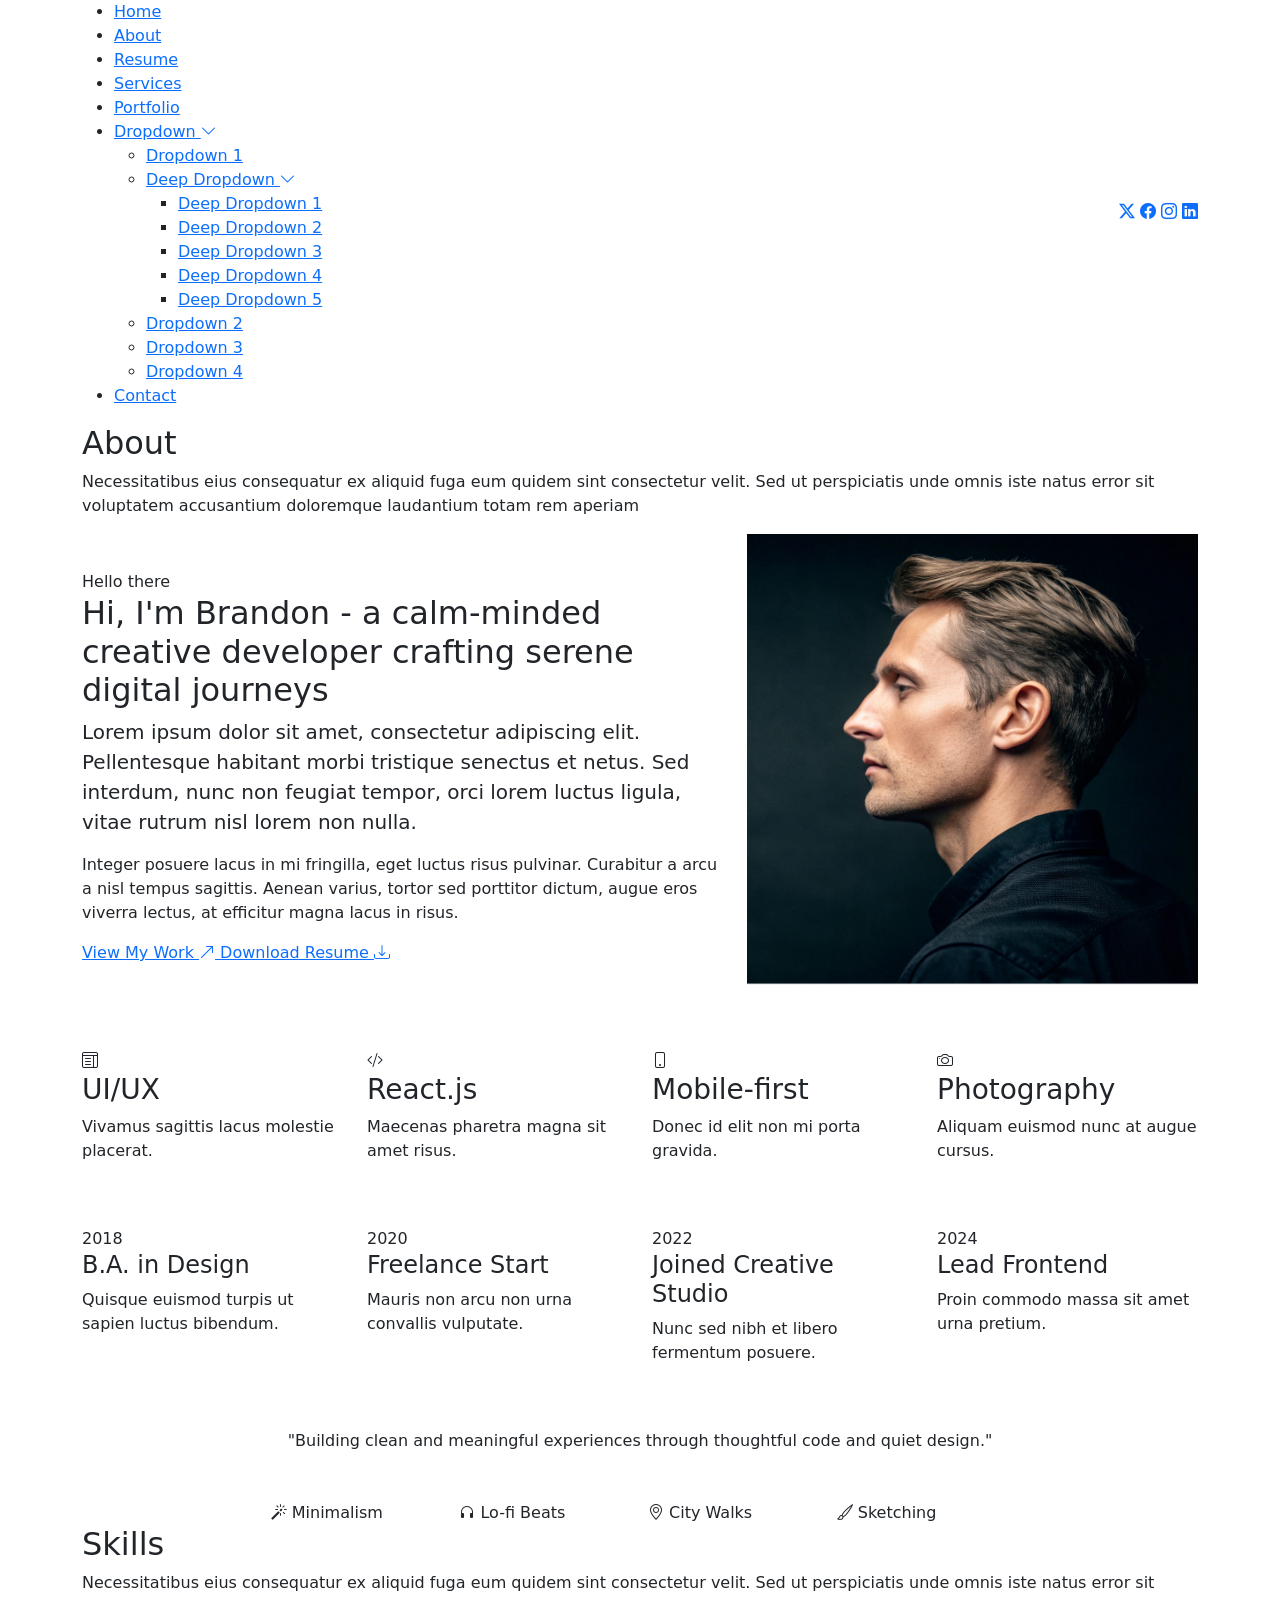
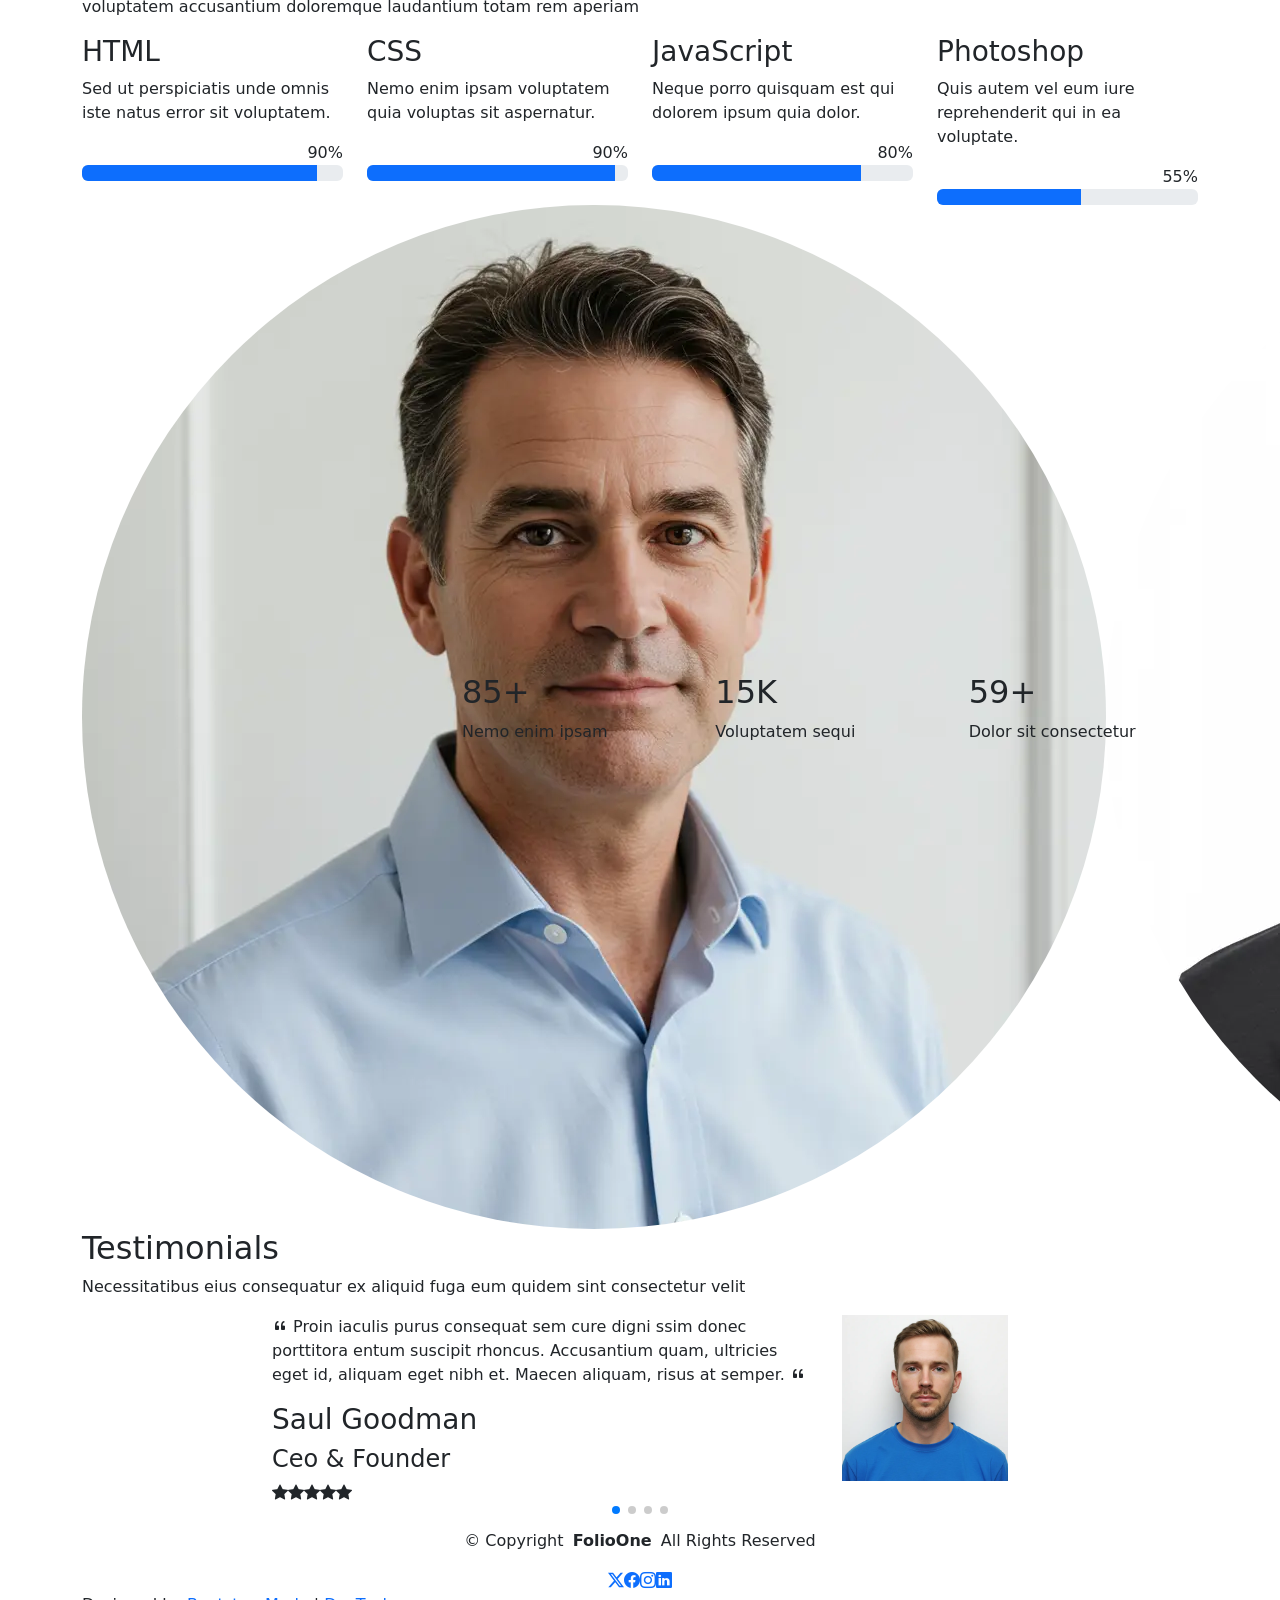
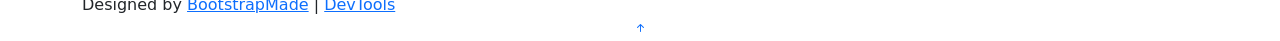
==== about.html @ fd47d709 "Initial commit" ====
<!DOCTYPE html>
<html lang="en">

<head>
  <meta charset="utf-8">
  <meta content="width=device-width, initial-scale=1.0" name="viewport">
  <title>About - FolioOne Bootstrap Template</title>
  <meta name="description" content="">
  <meta name="keywords" content="">

  <!-- Favicons -->
  <link href="assets/img/favicon.png" rel="icon">
  <link href="assets/img/apple-touch-icon.png" rel="apple-touch-icon">

  <!-- Fonts -->
  <link href="https://fonts.googleapis.com" rel="preconnect">
  <link href="https://fonts.gstatic.com" rel="preconnect" crossorigin>
  <link href="https://fonts.googleapis.com/css2?family=Roboto:ital,wght@0,100;0,300;0,400;0,500;0,700;0,900;1,100;1,300;1,400;1,500;1,700;1,900&family=Poppins:ital,wght@0,100;0,200;0,300;0,400;0,500;0,600;0,700;0,800;0,900;1,100;1,200;1,300;1,400;1,500;1,600;1,700;1,800;1,900&family=Raleway:ital,wght@0,100;0,200;0,300;0,400;0,500;0,600;0,700;0,800;0,900;1,100;1,200;1,300;1,400;1,500;1,600;1,700;1,800;1,900&display=swap" rel="stylesheet">

  <!-- Vendor CSS Files -->
  <link href="assets/vendor/bootstrap/css/bootstrap.min.css" rel="stylesheet">
  <link href="assets/vendor/bootstrap-icons/bootstrap-icons.css" rel="stylesheet">
  <link href="assets/vendor/aos/aos.css" rel="stylesheet">
  <link href="assets/vendor/swiper/swiper-bundle.min.css" rel="stylesheet">
  <link href="assets/vendor/glightbox/css/glightbox.min.css" rel="stylesheet">

  <!-- Main CSS File -->
  <link href="assets/css/main.css" rel="stylesheet">

  <!-- =======================================================
  * Template Name: FolioOne
  * Template URL: https://bootstrapmade.com/folioone-bootstrap-portfolio-website-template/
  * Updated: Aug 23 2025 with Bootstrap v5.3.7
  * Author: BootstrapMade.com
  * License: https://bootstrapmade.com/license/
  ======================================================== -->
</head>

<body class="about-page">

  <header id="header" class="header d-flex align-items-center light-background sticky-top">
    <div class="container position-relative d-flex align-items-center justify-content-between">

      <!-- <a href="index.html" class="logo d-flex align-items-center me-auto me-xl-0">
      <img src="assets/img/logo.webp" alt="">
      <h1 class="sitename">FolioOne</h1> 
    </a> -->

      <nav id="navmenu" class="navmenu">
        <ul>
          <li><a href="index.html">Home</a></li>
          <li><a href="about.html" class="active">About</a></li>
          <li><a href="resume.html">Resume</a></li>
          <li><a href="services.html">Services</a></li>
          <li><a href="portfolio.html">Portfolio</a></li>
          <li class="dropdown"><a href="#"><span>Dropdown</span> <i class="bi bi-chevron-down toggle-dropdown"></i></a>
            <ul>
              <li><a href="#">Dropdown 1</a></li>
              <li class="dropdown"><a href="#"><span>Deep Dropdown</span> <i class="bi bi-chevron-down toggle-dropdown"></i></a>
                <ul>
                  <li><a href="#">Deep Dropdown 1</a></li>
                  <li><a href="#">Deep Dropdown 2</a></li>
                  <li><a href="#">Deep Dropdown 3</a></li>
                  <li><a href="#">Deep Dropdown 4</a></li>
                  <li><a href="#">Deep Dropdown 5</a></li>
                </ul>
              </li>
              <li><a href="#">Dropdown 2</a></li>
              <li><a href="#">Dropdown 3</a></li>
              <li><a href="#">Dropdown 4</a></li>
            </ul>
          </li>
          <li><a href="contact.html">Contact</a></li>
        </ul>
        <i class="mobile-nav-toggle d-xl-none bi bi-list"></i>
      </nav>

      <div class="header-social-links">
        <a href="#" class="twitter"><i class="bi bi-twitter-x"></i></a>
        <a href="#" class="facebook"><i class="bi bi-facebook"></i></a>
        <a href="#" class="instagram"><i class="bi bi-instagram"></i></a>
        <a href="#" class="linkedin"><i class="bi bi-linkedin"></i></a>
      </div>

    </div>
  </header>

  <main class="main">

    <!-- About Section -->
    <section id="about" class="about section">

      <!-- Section Title -->
      <div class="container section-title" data-aos="fade-up">
        <h2>About</h2>
        <p>Necessitatibus eius consequatur ex aliquid fuga eum quidem sint consectetur velit. Sed ut perspiciatis unde omnis iste natus error sit voluptatem accusantium doloremque laudantium totam rem aperiam</p>
      </div><!-- End Section Title -->

      <div class="container" data-aos="fade-up" data-aos-delay="100">

        <!-- Intro + Photo -->
        <div class="row align-items-center justify-content-between gy-5 mb-5">
          <div class="col-lg-7" data-aos="fade-right" data-aos-delay="150">
            <div class="intro-content">
              <span class="eyebrow">Hello there</span>
              <h2 class="headline">Hi, I'm Brandon - a calm-minded creative developer crafting serene digital journeys</h2>
              <p class="lead">
                Lorem ipsum dolor sit amet, consectetur adipiscing elit. Pellentesque habitant morbi tristique senectus et netus. Sed interdum, nunc non feugiat tempor, orci lorem luctus ligula, vitae rutrum nisl lorem non nulla.
              </p>
              <p>
                Integer posuere lacus in mi fringilla, eget luctus risus pulvinar. Curabitur a arcu a nisl tempus sagittis. Aenean varius, tortor sed porttitor dictum, augue eros viverra lectus, at efficitur magna lacus in risus.
              </p>

              <div class="cta-group">
                <a href="#portfolio" class="btn-ghost">
                  View My Work <i class="bi bi-arrow-up-right"></i>
                </a>
                <a href="#" class="link-underline">
                  Download Resume <i class="bi bi-download"></i>
                </a>
              </div>
            </div>
          </div>

          <div class="col-lg-5" data-aos="zoom-in" data-aos-delay="250">
            <figure class="profile-figure text-center text-lg-end">
              <img src="assets/img/profile/profile-square-11.webp" alt="Portrait of Alex" class="img-fluid profile-photo">
            </figure>
          </div>
        </div>
        <!-- End Intro + Photo -->

        <!-- Skills Grid -->
        <div class="mb-5">
          <div class="row g-4">
            <div class="col-6 col-md-4 col-lg-3" data-aos="fade-up" data-aos-delay="120">
              <div class="skill-item">
                <i class="bi bi-layout-text-window"></i>
                <h3>UI/UX</h3>
                <p>Vivamus sagittis lacus molestie placerat.</p>
              </div>
            </div>
            <div class="col-6 col-md-4 col-lg-3" data-aos="fade-up" data-aos-delay="180">
              <div class="skill-item">
                <i class="bi bi-code-slash"></i>
                <h3>React.js</h3>
                <p>Maecenas pharetra magna sit amet risus.</p>
              </div>
            </div>
            <div class="col-6 col-md-4 col-lg-3" data-aos="fade-up" data-aos-delay="240">
              <div class="skill-item">
                <i class="bi bi-phone"></i>
                <h3>Mobile-first</h3>
                <p>Donec id elit non mi porta gravida.</p>
              </div>
            </div>
            <div class="col-6 col-md-4 col-lg-3" data-aos="fade-up" data-aos-delay="300">
              <div class="skill-item">
                <i class="bi bi-camera"></i>
                <h3>Photography</h3>
                <p>Aliquam euismod nunc at augue cursus.</p>
              </div>
            </div>
          </div>
        </div>
        <!-- End Skills Grid -->

        <!-- Journey Timeline -->
        <div class="mb-5">
          <div class="row g-4">
            <div class="col-md-6 col-lg-3" data-aos="fade-up" data-aos-delay="120">
              <article class="timeline-item">
                <span class="dot"></span>
                <time>2018</time>
                <h4>B.A. in Design</h4>
                <p>Quisque euismod turpis ut sapien luctus bibendum.</p>
              </article>
            </div>
            <div class="col-md-6 col-lg-3" data-aos="fade-up" data-aos-delay="180">
              <article class="timeline-item">
                <span class="dot"></span>
                <time>2020</time>
                <h4>Freelance Start</h4>
                <p>Mauris non arcu non urna convallis vulputate.</p>
              </article>
            </div>
            <div class="col-md-6 col-lg-3" data-aos="fade-up" data-aos-delay="240">
              <article class="timeline-item">
                <span class="dot"></span>
                <time>2022</time>
                <h4>Joined Creative Studio</h4>
                <p>Nunc sed nibh et libero fermentum posuere.</p>
              </article>
            </div>
            <div class="col-md-6 col-lg-3" data-aos="fade-up" data-aos-delay="300">
              <article class="timeline-item">
                <span class="dot"></span>
                <time>2024</time>
                <h4>Lead Frontend</h4>
                <p>Proin commodo massa sit amet urna pretium.</p>
              </article>
            </div>
          </div>
        </div>
        <!-- End Journey Timeline -->

        <!-- Quote -->
        <blockquote class="personal-quote text-center mb-5" data-aos="fade-down" data-aos-delay="200">
          <p>"Building clean and meaningful experiences through thoughtful code and quiet design."</p>
        </blockquote>
        <!-- End Quote -->

        <!-- Fun Facts -->
        <div class="row g-3 justify-content-center">
          <div class="col-6 col-md-3 col-lg-2" data-aos="zoom-in" data-aos-delay="120">
            <div class="fact-pill">
              <i class="bi bi-magic"></i>
              <span>Minimalism</span>
            </div>
          </div>
          <div class="col-6 col-md-3 col-lg-2" data-aos="zoom-in" data-aos-delay="160">
            <div class="fact-pill">
              <i class="bi bi-headphones"></i>
              <span>Lo-fi Beats</span>
            </div>
          </div>
          <div class="col-6 col-md-3 col-lg-2" data-aos="zoom-in" data-aos-delay="200">
            <div class="fact-pill">
              <i class="bi bi-geo-alt"></i>
              <span>City Walks</span>
            </div>
          </div>
          <div class="col-6 col-md-3 col-lg-2" data-aos="zoom-in" data-aos-delay="240">
            <div class="fact-pill">
              <i class="bi bi-brush"></i>
              <span>Sketching</span>
            </div>
          </div>
        </div>
        <!-- End Fun Facts -->

      </div>

    </section><!-- /About Section -->

    <!-- Skills Section -->
    <section id="skills" class="skills section">

      <!-- Section Title -->
      <div class="container section-title" data-aos="fade-up">
        <h2>Skills</h2>
        <p>Necessitatibus eius consequatur ex aliquid fuga eum quidem sint consectetur velit. Sed ut perspiciatis unde omnis iste natus error sit voluptatem accusantium doloremque laudantium totam rem aperiam</p>
      </div><!-- End Section Title -->

      <div class="container" data-aos="fade-up" data-aos-delay="100">

        <div class="row g-4 skills-animation">

          <div class="col-md-6 col-lg-3" data-aos="fade-up" data-aos-delay="100">
            <div class="skill-box">
              <h3>HTML</h3>
              <p>Sed ut perspiciatis unde omnis iste natus error sit voluptatem.</p>
              <span class="text-end d-block">90%</span>
              <div class="progress">
                <div class="progress-bar" role="progressbar" aria-valuenow="90" aria-valuemin="0" aria-valuemax="100"></div>
              </div>
            </div>
          </div>

          <div class="col-md-6 col-lg-3" data-aos="fade-up" data-aos-delay="200">
            <div class="skill-box">
              <h3>CSS</h3>
              <p>Nemo enim ipsam voluptatem quia voluptas sit aspernatur.</p>
              <span class="text-end d-block">90%</span>
              <div class="progress">
                <div class="progress-bar" role="progressbar" aria-valuenow="95" aria-valuemin="0" aria-valuemax="100"></div>
              </div>
            </div>
          </div>

          <div class="col-md-6 col-lg-3" data-aos="fade-up" data-aos-delay="300">
            <div class="skill-box">
              <h3>JavaScript</h3>
              <p>Neque porro quisquam est qui dolorem ipsum quia dolor.</p>
              <span class="text-end d-block">80%</span>
              <div class="progress">
                <div class="progress-bar" role="progressbar" aria-valuenow="80" aria-valuemin="0" aria-valuemax="100"></div>
              </div>
            </div>
          </div>

          <div class="col-md-6 col-lg-3" data-aos="fade-up" data-aos-delay="400">
            <div class="skill-box">
              <h3>Photoshop</h3>
              <p>Quis autem vel eum iure reprehenderit qui in ea voluptate.</p>
              <span class="text-end d-block">55%</span>
              <div class="progress">
                <div class="progress-bar" role="progressbar" aria-valuenow="55" aria-valuemin="0" aria-valuemax="100">
                </div>
              </div>
            </div>
          </div>

        </div>

      </div>

    </section><!-- /Skills Section -->

    <!-- Stats Section -->
    <section id="stats" class="stats section dark-background">

      <div class="container" data-aos="fade-up" data-aos-delay="100">

        <div class="row align-items-center">
          <div class="col-lg-4" data-aos="fade-up" data-aos-delay="200">
            <div class="avatars d-flex align-items-center">
              <img src="assets/img/person/person-m-2.webp" alt="Avatar 1" class="rounded-circle" loading="lazy">
              <img src="assets/img/person/person-m-3.webp" alt="Avatar 2" class="rounded-circle" loading="lazy">
              <img src="assets/img/person/person-f-5.webp" alt="Avatar 3" class="rounded-circle" loading="lazy">
              <img src="assets/img/person/person-m-5.webp" alt="Avatar 4" class="rounded-circle" loading="lazy">
            </div>
          </div>

          <div class="col-lg-8">
            <div class="row counters">
              <div class="col-md-4" data-aos="fade-up" data-aos-delay="300">
                <h2><span data-purecounter-start="0" data-purecounter-end="185" data-purecounter-duration="1" class="purecounter"></span>+</h2>
                <p>Nemo enim ipsam</p>
              </div>

              <div class="col-md-4" data-aos="fade-up" data-aos-delay="400">
                <h2><span data-purecounter-start="0" data-purecounter-end="32" data-purecounter-duration="1" class="purecounter"></span>K</h2>
                <p>Voluptatem sequi</p>
              </div>

              <div class="col-md-4" data-aos="fade-up" data-aos-delay="500">
                <h2><span data-purecounter-start="0" data-purecounter-end="128" data-purecounter-duration="1" class="purecounter"></span>+</h2>
                <p>Dolor sit consectetur</p>
              </div>
            </div>
          </div>
        </div>
      </div>

    </section><!-- /Stats Section -->

    <!-- Testimonials Section -->
    <section id="testimonials" class="testimonials section">

      <!-- Section Title -->
      <div class="container section-title" data-aos="fade-up">
        <h2>Testimonials</h2>
        <p>Necessitatibus eius consequatur ex aliquid fuga eum quidem sint consectetur velit</p>
      </div><!-- End Section Title -->

      <div class="container" data-aos="fade-up" data-aos-delay="100">

        <div class="swiper init-swiper">
          <script type="application/json" class="swiper-config">
            {
              "loop": true,
              "speed": 600,
              "autoplay": {
                "delay": 5000
              },
              "slidesPerView": "auto",
              "pagination": {
                "el": ".swiper-pagination",
                "type": "bullets",
                "clickable": true
              }
            }
          </script>
          <div class="swiper-wrapper">

            <div class="swiper-slide">
              <div class="testimonial-item">
                <div class="row gy-4 justify-content-center">
                  <div class="col-lg-6">
                    <div class="testimonial-content">
                      <p>
                        <i class="bi bi-quote quote-icon-left"></i>
                        <span>Proin iaculis purus consequat sem cure digni ssim donec porttitora entum suscipit rhoncus. Accusantium quam, ultricies eget id, aliquam eget nibh et. Maecen aliquam, risus at semper.</span>
                        <i class="bi bi-quote quote-icon-right"></i>
                      </p>
                      <h3>Saul Goodman</h3>
                      <h4>Ceo &amp; Founder</h4>
                      <div class="stars">
                        <i class="bi bi-star-fill"></i><i class="bi bi-star-fill"></i><i class="bi bi-star-fill"></i><i class="bi bi-star-fill"></i><i class="bi bi-star-fill"></i>
                      </div>
                    </div>
                  </div>
                  <div class="col-lg-2 text-center">
                    <img src="assets/img/person/person-m-9.webp" class="img-fluid testimonial-img" alt="">
                  </div>
                </div>
              </div>
            </div><!-- End testimonial item -->

            <div class="swiper-slide">
              <div class="testimonial-item">
                <div class="row gy-4 justify-content-center">
                  <div class="col-lg-6">
                    <div class="testimonial-content">
                      <p>
                        <i class="bi bi-quote quote-icon-left"></i>
                        <span>Export tempor illum tamen malis malis eram quae irure esse labore quem cillum quid cillum eram malis quorum velit fore eram velit sunt aliqua noster fugiat irure amet legam anim culpa.</span>
                        <i class="bi bi-quote quote-icon-right"></i>
                      </p>
                      <h3>Sara Wilsson</h3>
                      <h4>Designer</h4>
                      <div class="stars">
                        <i class="bi bi-star-fill"></i><i class="bi bi-star-fill"></i><i class="bi bi-star-fill"></i><i class="bi bi-star-fill"></i><i class="bi bi-star-fill"></i>
                      </div>
                    </div>
                  </div>
                  <div class="col-lg-2 text-center">
                    <img src="assets/img/person/person-f-5.webp" class="img-fluid testimonial-img" alt="">
                  </div>
                </div>
              </div>
            </div><!-- End testimonial item -->

            <div class="swiper-slide">
              <div class="testimonial-item">
                <div class="row gy-4 justify-content-center">
                  <div class="col-lg-6">
                    <div class="testimonial-content">
                      <p>
                        <i class="bi bi-quote quote-icon-left"></i>
                        <span>Enim nisi quem export duis labore cillum quae magna enim sint quorum nulla quem veniam duis minim tempor labore quem eram duis noster aute amet eram fore quis sint minim.</span>
                        <i class="bi bi-quote quote-icon-right"></i>
                      </p>
                      <h3>Jena Karlis</h3>
                      <h4>Store Owner</h4>
                      <div class="stars">
                        <i class="bi bi-star-fill"></i><i class="bi bi-star-fill"></i><i class="bi bi-star-fill"></i><i class="bi bi-star-fill"></i><i class="bi bi-star-fill"></i>
                      </div>
                    </div>
                  </div>
                  <div class="col-lg-2 text-center">
                    <img src="assets/img/person/person-f-12.webp" class="img-fluid testimonial-img" alt="">
                  </div>
                </div>
              </div>
            </div><!-- End testimonial item -->

            <div class="swiper-slide">
              <div class="testimonial-item">
                <div class="row gy-4 justify-content-center">
                  <div class="col-lg-6">
                    <div class="testimonial-content">
                      <p>
                        <i class="bi bi-quote quote-icon-left"></i>
                        <span>Fugiat enim eram quae cillum dolore dolor amet nulla culpa multos export minim fugiat minim velit minim dolor enim duis veniam ipsum anim magna sunt elit fore quem dolore labore illum veniam.</span>
                        <i class="bi bi-quote quote-icon-right"></i>
                      </p>
                      <h3>John Larson</h3>
                      <h4>Entrepreneur</h4>
                      <div class="stars">
                        <i class="bi bi-star-fill"></i><i class="bi bi-star-fill"></i><i class="bi bi-star-fill"></i><i class="bi bi-star-fill"></i><i class="bi bi-star-fill"></i>
                      </div>
                    </div>
                  </div>
                  <div class="col-lg-2 text-center">
                    <img src="assets/img/person/person-m-12.webp" class="img-fluid testimonial-img" alt="">
                  </div>
                </div>
              </div>
            </div><!-- End testimonial item -->

          </div>
          <div class="swiper-pagination"></div>
        </div>

      </div>

    </section><!-- /Testimonials Section -->

  </main>

  <footer id="footer" class="footer">

    <div class="container">
      <div class="copyright text-center ">
        <p>© <span>Copyright</span> <strong class="px-1 sitename">FolioOne</strong> <span>All Rights Reserved<br></span></p>
      </div>
      <div class="social-links d-flex justify-content-center">
        <a href=""><i class="bi bi-twitter-x"></i></a>
        <a href=""><i class="bi bi-facebook"></i></a>
        <a href=""><i class="bi bi-instagram"></i></a>
        <a href=""><i class="bi bi-linkedin"></i></a>
      </div>
      <div class="credits">
        <!-- All the links in the footer should remain intact. -->
        <!-- You can delete the links only if you've purchased the pro version. -->
        <!-- Licensing information: https://bootstrapmade.com/license/ -->
        <!-- Purchase the pro version with working PHP/AJAX contact form: [buy-url] -->
        Designed by <a href="https://bootstrapmade.com/">BootstrapMade</a> | <a href="https://bootstrapmade.com/tools/">DevTools</a>
      </div>
    </div>

  </footer>

  <!-- Scroll Top -->
  <a href="#" id="scroll-top" class="scroll-top d-flex align-items-center justify-content-center"><i class="bi bi-arrow-up-short"></i></a>

  <!-- Preloader -->
  <div id="preloader"></div>

  <!-- Vendor JS Files -->
  <script src="assets/vendor/bootstrap/js/bootstrap.bundle.min.js"></script>
  <script src="assets/vendor/php-email-form/validate.js"></script>
  <script src="assets/vendor/aos/aos.js"></script>
  <script src="assets/vendor/typed.js/typed.umd.js"></script>
  <script src="assets/vendor/waypoints/noframework.waypoints.js"></script>
  <script src="assets/vendor/purecounter/purecounter_vanilla.js"></script>
  <script src="assets/vendor/swiper/swiper-bundle.min.js"></script>
  <script src="assets/vendor/imagesloaded/imagesloaded.pkgd.min.js"></script>
  <script src="assets/vendor/isotope-layout/isotope.pkgd.min.js"></script>
  <script src="assets/vendor/glightbox/js/glightbox.min.js"></script>

  <!-- Main JS File -->
  <script src="assets/js/main.js"></script>

</body>

</html>
---- assets/css/main.css ----
/**
* Template Name: FolioOne
* Template URL: https://bootstrapmade.com/folioone-bootstrap-portfolio-website-template/
* Updated: Aug 23 2025 with Bootstrap v5.3.7
* Author: BootstrapMade.com
* License: https://bootstrapmade.com/license/
*/

/*--------------------------------------------------------------
# Font & Color Variables
# Help: https://bootstrapmade.com/color-system/
--------------------------------------------------------------*/
/* Fonts */
:root {
  --default-font: "Roboto",  system-ui, -apple-system, "Segoe UI", Roboto, "Helvetica Neue", Arial, "Noto Sans", "Liberation Sans", sans-serif, "Apple Color Emoji", "Segoe UI Emoji", "Segoe UI Symbol", "Noto Color Emoji";
  --heading-font: "Raleway",  sans-serif;
  --nav-font: "Poppins",  sans-serif;
}

/* Global Colors - The following color variables are used throughout the website. Updating them here will change the color scheme of the entire website */
:root { 
  --background-color: #101a20; /* Background color for the entire website, including individual sections */
  --default-color: #e7f2f7; /* Default color used for the majority of the text content across the entire website */
  --heading-color: #ffffff; /* Color for headings, subheadings and title throughout the website */
  --accent-color: #1387c1; /* Accent color that represents your brand on the website. It's used for buttons, links, and other elements that need to stand out */
  --surface-color: #141f26; /* The surface color is used as a background of boxed elements within sections, such as cards, icon boxes, or other elements that require a visual separation from the global background. */
  --contrast-color: #ffffff; /* Contrast color for text, ensuring readability against backgrounds of accent, heading, or default colors. */
}

/* Nav Menu Colors - The following color variables are used specifically for the navigation menu. They are separate from the global colors to allow for more customization options */
:root {
  --nav-color: #ffffff;  /* The default color of the main navmenu links */
  --nav-hover-color: #1387c1; /* Applied to main navmenu links when they are hovered over or active */
  --nav-mobile-background-color: #213642; /* Used as the background color for mobile navigation menu */
  --nav-dropdown-background-color: #051117; /* Used as the background color for dropdown items that appear when hovering over primary navigation items */
  --nav-dropdown-color: #e7f2f7; /* Used for navigation links of the dropdown items in the navigation menu. */
  --nav-dropdown-hover-color: #1387c1; /* Similar to --nav-hover-color, this color is applied to dropdown navigation links when they are hovered over. */
}

/* Color Presets - These classes override global colors when applied to any section or element, providing reuse of the sam color scheme. */

.light-background {
  --background-color: #142027;
  --surface-color: #325264;
}

.dark-background {
  --background-color: #0b1419;
  --default-color: #ffffff;
  --heading-color: #ffffff;
  --surface-color: #252525;
  --contrast-color: #ffffff;
}

/* Smooth scroll */
:root {
  scroll-behavior: smooth;
}

/*--------------------------------------------------------------
# General Styling & Shared Classes
--------------------------------------------------------------*/
body {
  color: var(--default-color);
  background-color: var(--background-color);
  font-family: var(--default-font);
}

a {
  color: var(--accent-color);
  text-decoration: none;
  transition: 0.3s;
}

a:hover {
  color: color-mix(in srgb, var(--accent-color), transparent 25%);
  text-decoration: none;
}

h1,
h2,
h3,
h4,
h5,
h6 {
  color: var(--heading-color);
  font-family: var(--heading-font);
}

/* PHP Email Form Messages
------------------------------*/
.php-email-form .error-message {
  display: none;
  background: #df1529;
  color: #ffffff;
  text-align: left;
  padding: 15px;
  margin-bottom: 24px;
  font-weight: 600;
}

.php-email-form .sent-message {
  display: none;
  color: #ffffff;
  background: #059652;
  text-align: center;
  padding: 15px;
  margin-bottom: 24px;
  font-weight: 600;
}

.php-email-form .loading {
  display: none;
  background: var(--surface-color);
  text-align: center;
  padding: 15px;
  margin-bottom: 24px;
}

.php-email-form .loading:before {
  content: "";
  display: inline-block;
  border-radius: 50%;
  width: 24px;
  height: 24px;
  margin: 0 10px -6px 0;
  border: 3px solid var(--accent-color);
  border-top-color: var(--surface-color);
  animation: php-email-form-loading 1s linear infinite;
}

@keyframes php-email-form-loading {
  0% {
    transform: rotate(0deg);
  }

  100% {
    transform: rotate(360deg);
  }
}

/*--------------------------------------------------------------
# Global Header
--------------------------------------------------------------*/
.header {
  --background-color: rgba(255, 255, 255, 0);
  color: var(--default-color);
  background-color: var(--background-color);
  padding: 15px 0;
  transition: all 0.5s;
  z-index: 997;
  border-bottom: 1px solid color-mix(in srgb, var(--default-color), transparent 92%);
}

.header .logo {
  line-height: 1;
}

.header .logo img {
  max-height: 36px;
  margin-right: 8px;
}

.header .logo h1 {
  font-size: 32px;
  margin: 0;
  font-weight: 400;
  color: var(--heading-color);
}

.header .header-social-links {
  padding-right: 15px;
}

.header .header-social-links a {
  color: color-mix(in srgb, var(--default-color), transparent 40%);
  padding-left: 6px;
  display: inline-block;
  transition: 0.3s;
  font-size: 16px;
}

.header .header-social-links a:hover {
  color: var(--default-color);
}

.header .header-social-links a i {
  line-height: 0px;
}

@media (max-width: 1200px) {
  .header .logo {
    order: 1;
  }

  .header .header-social-links {
    order: 2;
  }

  .header .navmenu {
    order: 3;
  }
}

/* Global Header on Scroll
------------------------------*/
.scrolled .header {
  --background-color: rgba(16, 26, 32, 0.9);
}

/*--------------------------------------------------------------
# Navigation Menu
--------------------------------------------------------------*/
/* Desktop Navigation */
@media (min-width: 1200px) {
  .navmenu {
    padding: 0;
  }

  .navmenu ul {
    margin: 0;
    padding: 0;
    display: flex;
    list-style: none;
    align-items: center;
  }

  .navmenu li {
    position: relative;
  }

  .navmenu>ul>li {
    white-space: nowrap;
    padding: 15px 28px 15px 0;
  }

  .navmenu>ul>li:last-child {
    padding-right: 0;
  }

  .navmenu a,
  .navmenu a:focus {
    color: var(--nav-color);
    font-size: 15px;
    padding: 0 2px;
    font-family: var(--nav-font);
    font-weight: 400;
    display: flex;
    align-items: center;
    justify-content: space-between;
    white-space: nowrap;
    transition: 0.3s;
    position: relative;
  }

  .navmenu a i,
  .navmenu a:focus i {
    font-size: 12px;
    line-height: 0;
    margin-left: 5px;
    transition: 0.3s;
  }

  .navmenu>ul>li>a:before {
    content: "";
    position: absolute;
    height: 2px;
    bottom: -6px;
    left: 0;
    background-color: var(--nav-hover-color);
    visibility: hidden;
    width: 0px;
    transition: all 0.3s ease-in-out 0s;
  }

  .navmenu a:hover:before,
  .navmenu li:hover>a:before,
  .navmenu .active:before {
    visibility: visible;
    width: 25px;
  }

  .navmenu li:hover>a,
  .navmenu .active,
  .navmenu .active:focus {
    color: var(--nav-hover-color);
  }

  .navmenu .dropdown ul {
    margin: 0;
    padding: 10px 0;
    background: var(--nav-dropdown-background-color);
    display: block;
    position: absolute;
    visibility: hidden;
    left: -5px;
    top: 130%;
    opacity: 0;
    transition: 0.3s;
    border-radius: 4px;
    z-index: 99;
    box-shadow: 0px 0px 30px rgba(0, 0, 0, 0.1);
  }

  .navmenu .dropdown ul li {
    min-width: 200px;
  }

  .navmenu .dropdown ul a {
    padding: 10px 20px;
    font-size: 15px;
    text-transform: none;
    color: var(--nav-dropdown-color);
  }

  .navmenu .dropdown ul a i {
    font-size: 12px;
  }

  .navmenu .dropdown ul a:hover,
  .navmenu .dropdown ul .active:hover,
  .navmenu .dropdown ul li:hover>a {
    color: var(--nav-dropdown-hover-color);
  }

  .navmenu .dropdown:hover>ul {
    opacity: 1;
    top: 100%;
    visibility: visible;
  }

  .navmenu .dropdown .dropdown ul {
    top: 0;
    left: -90%;
    visibility: hidden;
  }

  .navmenu .dropdown .dropdown:hover>ul {
    opacity: 1;
    top: 0;
    left: -100%;
    visibility: visible;
  }
}

/* Mobile Navigation */
@media (max-width: 1199px) {
  .mobile-nav-toggle {
    color: var(--nav-color);
    font-size: 28px;
    line-height: 0;
    margin-right: 10px;
    cursor: pointer;
    transition: color 0.3s;
  }

  .navmenu {
    padding: 0;
    z-index: 9997;
  }

  .navmenu ul {
    display: none;
    list-style: none;
    position: absolute;
    inset: 60px 20px 20px 20px;
    padding: 10px 0;
    margin: 0;
    border-radius: 6px;
    background-color: var(--nav-mobile-background-color);
    border: 1px solid color-mix(in srgb, var(--default-color), transparent 90%);
    box-shadow: none;
    overflow-y: auto;
    transition: 0.3s;
    z-index: 9998;
  }

  .navmenu a,
  .navmenu a:focus {
    color: var(--nav-dropdown-color);
    padding: 10px 20px;
    font-family: var(--nav-font);
    font-size: 17px;
    font-weight: 500;
    display: flex;
    align-items: center;
    justify-content: space-between;
    white-space: nowrap;
    transition: 0.3s;
  }

  .navmenu a i,
  .navmenu a:focus i {
    font-size: 12px;
    line-height: 0;
    margin-left: 5px;
    width: 30px;
    height: 30px;
    display: flex;
    align-items: center;
    justify-content: center;
    border-radius: 50%;
    transition: 0.3s;
    background-color: color-mix(in srgb, var(--accent-color), transparent 90%);
  }

  .navmenu a i:hover,
  .navmenu a:focus i:hover {
    background-color: var(--accent-color);
    color: var(--contrast-color);
  }

  .navmenu a:hover,
  .navmenu .active,
  .navmenu .active:focus {
    color: var(--nav-dropdown-hover-color);
  }

  .navmenu .active i,
  .navmenu .active:focus i {
    background-color: var(--accent-color);
    color: var(--contrast-color);
    transform: rotate(180deg);
  }

  .navmenu .dropdown ul {
    position: static;
    display: none;
    z-index: 99;
    padding: 10px 0;
    margin: 10px 20px;
    background-color: var(--nav-dropdown-background-color);
    transition: all 0.5s ease-in-out;
  }

  .navmenu .dropdown ul ul {
    background-color: rgba(33, 37, 41, 0.1);
  }

  .navmenu .dropdown>.dropdown-active {
    display: block;
    background-color: rgba(33, 37, 41, 0.03);
  }

  .mobile-nav-active {
    overflow: hidden;
  }

  .mobile-nav-active .mobile-nav-toggle {
    color: #fff;
    position: absolute;
    font-size: 32px;
    top: 15px;
    right: 15px;
    margin-right: 0;
    z-index: 9999;
  }

  .mobile-nav-active .navmenu {
    position: fixed;
    overflow: hidden;
    inset: 0;
    background: rgba(33, 37, 41, 0.8);
    transition: 0.3s;
  }

  .mobile-nav-active .navmenu>ul {
    display: block;
  }
}

/*--------------------------------------------------------------
# Global Footer
--------------------------------------------------------------*/
.footer {
  color: var(--default-color);
  background-color: var(--background-color);
  font-size: 14px;
  padding: 40px 0;
  position: relative;
  border-top: 1px solid color-mix(in srgb, var(--default-color), transparent 92%);
}

.footer .copyright p {
  margin-bottom: 0;
}

.footer .social-links {
  margin-top: 20px;
}

.footer .social-links a {
  display: flex;
  align-items: center;
  justify-content: center;
  width: 40px;
  height: 40px;
  border-radius: 50%;
  border: 1px solid color-mix(in srgb, var(--default-color), transparent 50%);
  font-size: 16px;
  color: color-mix(in srgb, var(--default-color), transparent 50%);
  margin: 0 5px;
  transition: 0.3s;
}

.footer .social-links a:hover {
  color: var(--accent-color);
  border-color: var(--accent-color);
}

.footer .credits {
  margin-top: 10px;
  font-size: 13px;
  text-align: center;
}

/*--------------------------------------------------------------
# Preloader
--------------------------------------------------------------*/
#preloader {
  position: fixed;
  inset: 0;
  z-index: 9999;
  overflow: hidden;
  background-color: var(--background-color);
  transition: all 0.6s ease-out;
  width: 100%;
  height: 100vh;
}

#preloader:before,
#preloader:after {
  content: "";
  position: absolute;
  border: 4px solid var(--accent-color);
  border-radius: 50%;
  animation: animate-preloader 2s cubic-bezier(0, 0.2, 0.8, 1) infinite;
}

#preloader:after {
  animation-delay: -0.5s;
}

@keyframes animate-preloader {
  0% {
    width: 10px;
    height: 10px;
    top: calc(50% - 5px);
    left: calc(50% - 5px);
    opacity: 1;
  }

  100% {
    width: 72px;
    height: 72px;
    top: calc(50% - 36px);
    left: calc(50% - 36px);
    opacity: 0;
  }
}

/*--------------------------------------------------------------
# Scroll Top Button
--------------------------------------------------------------*/
.scroll-top {
  position: fixed;
  visibility: hidden;
  opacity: 0;
  right: 15px;
  bottom: -15px;
  z-index: 99999;
  background-color: var(--accent-color);
  width: 44px;
  height: 44px;
  border-radius: 50px;
  transition: all 0.4s;
}

.scroll-top i {
  font-size: 24px;
  color: var(--contrast-color);
  line-height: 0;
}

.scroll-top:hover {
  background-color: color-mix(in srgb, var(--accent-color), transparent 20%);
  color: var(--contrast-color);
}

.scroll-top.active {
  visibility: visible;
  opacity: 1;
  bottom: 15px;
}

/*--------------------------------------------------------------
# Disable aos animation delay on mobile devices
--------------------------------------------------------------*/
@media screen and (max-width: 768px) {
  [data-aos-delay] {
    transition-delay: 0 !important;
  }
}

/*--------------------------------------------------------------
# Global Page Titles & Breadcrumbs
--------------------------------------------------------------*/
.page-title {
  color: var(--default-color);
  background-color: var(--background-color);
  position: relative;
}

.page-title .heading {
  padding: 80px 0;
  border-top: 1px solid color-mix(in srgb, var(--default-color), transparent 90%);
}

.page-title .heading h1 {
  font-size: 38px;
  font-weight: 700;
}

.page-title nav {
  background-color: color-mix(in srgb, var(--default-color), transparent 96%);
  padding: 20px 0;
}

.page-title nav ol {
  display: flex;
  flex-wrap: wrap;
  list-style: none;
  padding: 0;
  margin: 0;
  font-size: 16px;
  font-weight: 400;
}

.page-title nav ol li+li {
  padding-left: 10px;
}

.page-title nav ol li+li::before {
  content: "/";
  display: inline-block;
  padding-right: 10px;
  color: color-mix(in srgb, var(--default-color), transparent 70%);
}

/*--------------------------------------------------------------
# Global Sections
--------------------------------------------------------------*/
section,
.section {
  color: var(--default-color);
  background-color: var(--background-color);
  padding: 60px 0;
  scroll-margin-top: 100px;
  overflow: clip;
}

@media (max-width: 1199px) {

  section,
  .section {
    scroll-margin-top: 66px;
  }
}

/*--------------------------------------------------------------
# Global Section Titles
--------------------------------------------------------------*/
.section-title {
  text-align: center;
  padding-bottom: 60px;
  position: relative;
}

.section-title h2 {
  font-size: 3.5rem;
  font-weight: 400;
  line-height: 1.2;
  color: var(--heading-color);
  margin-bottom: 1.5rem;
  letter-spacing: -1px;
}

@media (max-width: 768px) {
  .section-title h2 {
    font-size: 2.5rem;
  }
}

.section-title p {
  font-size: 1.125rem;
  line-height: 1.8;
  color: color-mix(in srgb, var(--default-color), transparent 25%);
  max-width: 900px;
  margin: 0 auto;
  text-wrap: balance;
}

/*--------------------------------------------------------------
# Hero Section
--------------------------------------------------------------*/
.hero {
  padding: 80px 0;
  min-height: 100vh;
  display: flex;
  align-items: center;
}

.hero .hero-content h1 {
  font-size: 3.5rem;
  font-weight: 700;
  margin-bottom: 1rem;
  line-height: 1.2;
}

.hero .hero-content h1 .highlight {
  color: var(--accent-color);
  position: relative;
}

.hero .hero-content h1 .highlight::after {
  content: "";
  position: absolute;
  bottom: 0;
  left: 0;
  width: 100%;
  height: 3px;
  background: linear-gradient(90deg, var(--accent-color), color-mix(in srgb, var(--accent-color), transparent 50%));
  border-radius: 2px;
}

@media (max-width: 768px) {
  .hero .hero-content h1 {
    font-size: 2.5rem;
  }
}

.hero .hero-content h2 {
  font-size: 1.5rem;
  font-weight: 400;
  margin-bottom: 2rem;
  color: color-mix(in srgb, var(--default-color), transparent 20%);
}

.hero .hero-content h2 .typed {
  color: var(--accent-color);
  font-weight: 600;
}

@media (max-width: 768px) {
  .hero .hero-content h2 {
    font-size: 1.25rem;
  }
}

.hero .hero-content p {
  font-size: 1.1rem;
  line-height: 1.6;
  margin-bottom: 2.5rem;
  color: color-mix(in srgb, var(--default-color), transparent 30%);
}

.hero .hero-actions {
  display: flex;
  gap: 1rem;
  margin-bottom: 3rem;
}

.hero .hero-actions .btn {
  padding: 12px 30px;
  border-radius: 50px;
  font-weight: 600;
  text-decoration: none;
  transition: all 0.3s ease;
  border: 2px solid;
}

.hero .hero-actions .btn.btn-primary {
  background: var(--accent-color);
  color: var(--contrast-color);
  border-color: var(--accent-color);
}

.hero .hero-actions .btn.btn-primary:hover {
  background: color-mix(in srgb, var(--accent-color), black 15%);
  border-color: color-mix(in srgb, var(--accent-color), black 15%);
  transform: translateY(-2px);
}

.hero .hero-actions .btn.btn-outline {
  background: transparent;
  color: var(--accent-color);
  border-color: var(--accent-color);
}

.hero .hero-actions .btn.btn-outline:hover {
  transform: translateY(-2px);
}

@media (max-width: 576px) {
  .hero .hero-actions {
    flex-direction: column;
  }

  .hero .hero-actions .btn {
    text-align: center;
  }
}

.hero .social-links {
  display: flex;
  gap: 1rem;
}

.hero .social-links a {
  width: 45px;
  height: 45px;
  background: var(--surface-color);
  border-radius: 50%;
  display: flex;
  align-items: center;
  justify-content: center;
  color: var(--default-color);
  font-size: 1.2rem;
  transition: all 0.3s ease;
}

.hero .social-links a:hover {
  background: var(--accent-color);
  color: var(--contrast-color);
  transform: translateY(-3px);
  box-shadow: 0 8px 25px color-mix(in srgb, var(--accent-color), transparent 70%);
}

.hero .hero-image {
  position: relative;
}

.hero .hero-image .image-wrapper {
  position: relative;
  max-width: 450px;
  margin: 0 auto;
}

.hero .hero-image .image-wrapper img {
  border-radius: 20px;
  box-shadow: 0 5px 15px color-mix(in srgb, var(--default-color), transparent 95%);
  transition: transform 0.3s ease;
}

.hero .hero-image .image-wrapper img:hover {
  transform: scale(1.02);
}

.hero .hero-image .floating-elements {
  position: absolute;
  top: 0;
  left: 0;
  right: 0;
  bottom: 0;
  pointer-events: none;
}

.hero .hero-image .floating-elements .floating-card {
  position: absolute;
  background: var(--surface-color);
  padding: 15px 20px;
  border-radius: 15px;
  box-shadow: 0 10px 30px color-mix(in srgb, var(--default-color), transparent 90%);
  display: flex;
  align-items: center;
  gap: 10px;
  font-weight: 600;
  animation: float 3s ease-in-out infinite;
}

.hero .hero-image .floating-elements .floating-card i {
  font-size: 1.5rem;
  color: var(--accent-color);
}

.hero .hero-image .floating-elements .floating-card.design {
  top: 10%;
  right: -10%;
  animation-delay: 0s;
}

.hero .hero-image .floating-elements .floating-card.code {
  bottom: 30%;
  left: -15%;
  animation-delay: 1s;
}

.hero .hero-image .floating-elements .floating-card.creativity {
  top: 60%;
  right: -5%;
  animation-delay: 2s;
}

@media (max-width: 992px) {
  .hero .hero-image .floating-elements .floating-card {
    display: none;
  }
}

@keyframes float {

  0%,
  100% {
    transform: translateY(0px);
  }

  50% {
    transform: translateY(-10px);
  }
}

@media (max-width: 992px) {
  .hero .hero-content {
    text-align: center;
    margin-bottom: 3rem;
  }
}

/*--------------------------------------------------------------
# About Section
--------------------------------------------------------------*/
.about .intro-content .eyebrow {
  display: inline-block;
  letter-spacing: 0.12em;
  text-transform: uppercase;
  font-size: 12px;
  color: color-mix(in srgb, var(--default-color), transparent 40%);
  margin-bottom: 16px;
}

.about .intro-content .headline {
  font-family: var(--heading-font);
  font-weight: 300;
  line-height: 1.2;
  font-size: clamp(28px, 4vw, 44px);
  margin: 0 0 24px 0;
}

.about .intro-content .lead {
  font-size: 18px;
  line-height: 1.8;
  color: color-mix(in srgb, var(--default-color), transparent 10%);
  margin-bottom: 24px;
}

.about .intro-content p {
  line-height: 1.8;
  margin-bottom: 24px;
  color: color-mix(in srgb, var(--default-color), transparent 5%);
}

.about .intro-content .cta-group {
  display: flex;
  gap: 24px;
  align-items: center;
  margin-top: 24px;
}

.about .intro-content .cta-group .btn-ghost {
  display: inline-flex;
  align-items: center;
  gap: 8px;
  padding: 12px 18px;
  border-radius: 6px;
  color: var(--accent-color);
  background: color-mix(in srgb, var(--accent-color), transparent 92%);
  border: 1px solid color-mix(in srgb, var(--accent-color), transparent 70%);
  transition: 0.3s ease-in-out;
}

.about .intro-content .cta-group .btn-ghost:hover,
.about .intro-content .cta-group .btn-ghost:focus {
  color: var(--contrast-color);
  background: var(--accent-color);
  border-color: var(--accent-color);
  outline: none;
  box-shadow: 0 0 0 3px color-mix(in srgb, var(--accent-color), transparent 70%);
}

.about .intro-content .cta-group .link-underline {
  display: inline-flex;
  align-items: center;
  gap: 8px;
  position: relative;
  color: var(--accent-color);
  padding-bottom: 4px;
  transition: 0.3s ease-in-out;
}

.about .intro-content .cta-group .link-underline::after {
  content: "";
  position: absolute;
  left: 0;
  right: 0;
  bottom: 0;
  height: 1px;
  background: color-mix(in srgb, var(--accent-color), transparent 40%);
  transform: scaleX(0.4);
  transform-origin: left;
  transition: 0.3s ease-in-out;
}

.about .intro-content .cta-group .link-underline:hover,
.about .intro-content .cta-group .link-underline:focus {
  color: color-mix(in srgb, var(--accent-color), transparent 10%);
  outline: none;
}

.about .intro-content .cta-group .link-underline:hover::after,
.about .intro-content .cta-group .link-underline:focus::after {
  transform: scaleX(1);
}

.about .profile-figure {
  margin: 0;
}

.about .profile-figure .profile-photo {
  width: 88%;
  max-width: 440px;
  border-radius: 18px;
  box-shadow: 0 10px 30px color-mix(in srgb, var(--default-color), transparent 92%);
  transform: translateY(0);
  transition: transform 0.3s ease-in-out;
}

.about .profile-figure .profile-caption {
  margin-top: 24px;
  display: flex;
  align-items: center;
  justify-content: center;
}

.about .profile-figure .profile-caption .meta {
  font-size: 14px;
  color: color-mix(in srgb, var(--default-color), transparent 20%);
}

.about .profile-figure .profile-caption .meta .funfact {
  font-size: 13px;
  margin-top: 4px;
  color: color-mix(in srgb, var(--default-color), transparent 35%);
}

.about .profile-figure:hover .profile-photo {
  transform: translateY(-4px);
}

.about .skill-item {
  padding: 24px;
  border-radius: 6px;
  transition: 0.3s ease-in-out;
  background: color-mix(in srgb, var(--surface-color), var(--accent-color) 2%);
  border: 1px solid color-mix(in srgb, var(--default-color), transparent 88%);
  height: 100%;
}

.about .skill-item i {
  font-size: 24px;
  color: var(--accent-color);
  margin-bottom: 16px;
  display: inline-block;
}

.about .skill-item h3 {
  font-size: 16px;
  margin-bottom: 6px;
  font-weight: 500;
}

.about .skill-item p {
  margin: 0;
  font-size: 14px;
  color: color-mix(in srgb, var(--default-color), transparent 25%);
}

.about .skill-item:hover {
  transform: translateY(-3px);
  border-color: color-mix(in srgb, var(--accent-color), transparent 60%);
  box-shadow: 0 10px 30px color-mix(in srgb, var(--default-color), transparent 92%);
}

.about .timeline-item {
  position: relative;
  padding-left: 26px;
}

.about .timeline-item time {
  display: inline-block;
  font-size: 12px;
  letter-spacing: 0.08em;
  text-transform: uppercase;
  color: color-mix(in srgb, var(--default-color), transparent 45%);
  margin-bottom: 6px;
}

.about .timeline-item h4 {
  font-size: 18px;
  font-weight: 400;
  margin: 0 0 6px;
}

.about .timeline-item p {
  font-size: 14px;
  color: color-mix(in srgb, var(--default-color), transparent 25%);
  margin: 0;
}

.about .timeline-item .dot {
  position: absolute;
  left: 0;
  top: 4px;
  width: 10px;
  height: 10px;
  border-radius: 50%;
  background: var(--accent-color);
  box-shadow: 0 0 0 6px color-mix(in srgb, var(--accent-color), transparent 80%);
}

.about .personal-quote {
  padding: 24px 0;
}

.about .personal-quote p {
  font-family: var(--heading-font);
  font-weight: 300;
  font-size: clamp(20px, 3vw, 28px);
  line-height: 1.5;
  color: color-mix(in srgb, var(--default-color), transparent 5%);
  margin: 0 auto;
  max-width: 800px;
}

.about .fact-pill {
  display: flex;
  align-items: center;
  justify-content: center;
  gap: 10px;
  padding: 10px 14px;
  border-radius: 999px;
  border: 1px solid color-mix(in srgb, var(--default-color), transparent 85%);
  background: var(--surface-color);
  color: color-mix(in srgb, var(--default-color), transparent 10%);
  transition: 0.3s ease-in-out;
}

.about .fact-pill i {
  color: var(--accent-color);
}

.about .fact-pill span {
  font-size: 14px;
}

.about .fact-pill:hover {
  transform: translateY(-2px);
  border-color: color-mix(in srgb, var(--accent-color), transparent 60%);
  box-shadow: 0 10px 30px color-mix(in srgb, var(--default-color), transparent 92%);
}

.about .fact-pill:focus-within {
  box-shadow: 0 0 0 3px color-mix(in srgb, var(--accent-color), transparent 70%);
}

@media (max-width: 992px) {
  .about .profile-figure {
    text-align: center !important;
  }

  .about .profile-figure .profile-photo {
    width: 72%;
  }

  .about .intro-content .cta-group {
    flex-wrap: wrap;
  }
}

@media (max-width: 576px) {
  .about .profile-figure .profile-photo {
    width: 100%;
  }
}

/*--------------------------------------------------------------
# Skills Section
--------------------------------------------------------------*/
.skills .skill-box {
  background-color: var(--surface-color);
  padding: 2rem;
  border-radius: 8px;
  box-shadow: 0 0 20px rgba(0, 0, 0, 0.05);
}

.skills .skill-box h3 {
  font-size: 1.2rem;
  margin-bottom: 1rem;
  font-weight: 600;
}

.skills .skill-box p {
  font-size: 0.9rem;
  margin-bottom: 0.8rem;
  opacity: 0.6;
}

.skills .skill-box .progress {
  background-color: color-mix(in srgb, var(--accent-color), transparent 85%);
  border-radius: 50px;
  height: 8px;
  margin-top: 5px;
  overflow: hidden;
}

.skills .skill-box .progress .progress-bar {
  background-color: var(--accent-color);
  height: 100%;
  position: relative;
  border-radius: 50px;
  transition: 0.9s;
  width: 1px;
}

/*--------------------------------------------------------------
# Stats Section
--------------------------------------------------------------*/
.stats .avatars {
  position: relative;
}

.stats .avatars img {
  width: 60px;
  height: 60px;
  border: 3px solid var(--accent-color);
  margin-right: -15px;
  transition: transform 0.3s ease;
}

.stats .avatars img:hover {
  transform: translateY(-5px);
  z-index: 2;
}

.stats .counters h2 {
  color: var(--heading-color);
  font-size: 48px;
  font-weight: 700;
  margin-bottom: 10px;
}

.stats .counters h2 span {
  display: inline-block;
}

.stats .counters p {
  color: var(--default-color);
  font-size: 18px;
  margin: 0;
  opacity: 0.9;
}

@media (max-width: 991px) {
  .stats .row {
    text-align: center;
  }

  .stats .avatars {
    justify-content: center;
    margin-bottom: 40px;
  }

  .stats .counters h2 {
    font-size: 36px;
  }

  .stats .counters p {
    font-size: 16px;
  }

  .stats .counters .col-md-4 {
    margin-bottom: 30px;
  }

  .stats .counters .col-md-4:last-child {
    margin-bottom: 0;
  }
}

@media (max-width: 576px) {
  .stats {
    padding: 60px 0;
  }

  .stats .avatars {
    flex-wrap: wrap;
    justify-content: center;
  }

  .stats .avatars img {
    margin: 0 -8px;
  }
}

/*--------------------------------------------------------------
# Testimonials Section
--------------------------------------------------------------*/
.testimonials .testimonials-carousel,
.testimonials .testimonials-slider {
  overflow: hidden;
}

.testimonials .testimonial-item .testimonial-content {
  border-left: 3px solid var(--accent-color);
  padding-left: 30px;
}

.testimonials .testimonial-item .testimonial-img {
  border-radius: 50%;
  border: 4px solid var(--background-color);
  margin: 0 auto;
}

.testimonials .testimonial-item h3 {
  font-size: 20px;
  font-weight: bold;
  margin: 10px 0 5px 0;
}

.testimonials .testimonial-item h4 {
  font-size: 14px;
  color: color-mix(in srgb, var(--default-color), transparent 40%);
  margin: 0 0 10px 0;
}

.testimonials .testimonial-item .stars i {
  color: #ffc107;
  margin: 0 1px;
}

.testimonials .testimonial-item .quote-icon-left,
.testimonials .testimonial-item .quote-icon-right {
  color: color-mix(in srgb, var(--accent-color), transparent 50%);
  font-size: 26px;
  line-height: 0;
}

.testimonials .testimonial-item .quote-icon-left {
  display: inline-block;
  left: -5px;
  position: relative;
}

.testimonials .testimonial-item .quote-icon-right {
  display: inline-block;
  right: -5px;
  position: relative;
  top: 10px;
  transform: scale(-1, -1);
}

.testimonials .testimonial-item p {
  font-style: italic;
}

.testimonials .swiper-wrapper {
  height: auto;
}

.testimonials .swiper-pagination {
  margin-top: 30px;
  position: relative;
}

.testimonials .swiper-pagination .swiper-pagination-bullet {
  width: 12px;
  height: 12px;
  background-color: color-mix(in srgb, var(--default-color), transparent 85%);
  opacity: 1;
}

.testimonials .swiper-pagination .swiper-pagination-bullet-active {
  background-color: var(--accent-color);
}

/*--------------------------------------------------------------
# Resume Section
--------------------------------------------------------------*/
.resume .resume-item {
  margin-bottom: 3rem;
}

.resume .resume-item .resume-title {
  font-size: 1.75rem;
  font-weight: 700;
  margin-bottom: 1.5rem;
  padding-bottom: 1.5rem;
  position: relative;
  color: var(--heading-color);
}

.resume .resume-item .resume-title::after {
  content: "";
  position: absolute;
  display: block;
  width: 50px;
  height: 3px;
  background: var(--accent-color);
  bottom: 0;
  left: 0;
}

.resume .resume-item .resume-content {
  padding-left: 1.25rem;
  border-left: 2px solid color-mix(in srgb, var(--accent-color), transparent 85%);
}

.resume .resume-item article {
  position: relative;
  margin-bottom: 2.5rem;
}

.resume .resume-item article::before {
  content: "";
  position: absolute;
  width: 16px;
  height: 16px;
  border-radius: 50%;
  left: -1.8rem;
  top: 0.25rem;
  background: var(--background-color);
  border: 2px solid var(--accent-color);
}

.resume .resume-item article h4 {
  font-size: 1.25rem;
  font-weight: 600;
  margin-bottom: 0.5rem;
  color: var(--heading-color);
}

.resume .resume-item article h5 {
  font-size: 1rem;
  background: color-mix(in srgb, var(--accent-color), transparent 92%);
  padding: 0.375rem 0.75rem;
  display: inline-block;
  font-weight: 600;
  margin: 0.5rem 0;
  color: var(--accent-color);
  border-radius: 4px;
}

.resume .resume-item article .institution,
.resume .resume-item article .company {
  font-size: 1rem;
  margin-bottom: 1rem;
  color: color-mix(in srgb, var(--default-color), transparent 25%);
}

.resume .resume-item article p {
  margin-bottom: 1rem;
}

.resume .resume-item article ul {
  padding-left: 1.25rem;
  margin-bottom: 0;
}

.resume .resume-item article ul li {
  padding-bottom: 0.75rem;
  position: relative;
}

.resume .resume-item article ul li:last-child {
  padding-bottom: 0;
}

.resume .skill-item {
  margin-bottom: 2rem;
}

.resume .skill-item h4 {
  font-size: 1rem;
  font-weight: 600;
  margin-bottom: 0.75rem;
  color: var(--heading-color);
}

.resume .skill-item .progress {
  height: 0.75rem;
  background-color: color-mix(in srgb, var(--accent-color), transparent 92%);
  border-radius: 1rem;
  overflow: visible;
}

.resume .skill-item .progress .progress-bar {
  background-color: var(--accent-color);
  position: relative;
  border-radius: 1rem;
  width: 0;
  transition: width 1s ease;
}

.resume .skill-item .progress .progress-bar::after {
  content: attr(aria-valuenow) "%";
  position: absolute;
  right: 0;
  top: -1.75rem;
  font-size: 0.875rem;
  font-weight: 600;
  color: var(--accent-color);
}

@media (max-width: 991.98px) {
  .resume .resume-item {
    margin-bottom: 2rem;
  }
}

@media (max-width: 767.98px) {
  .resume .resume-content {
    padding-left: 1rem !important;
  }

  .resume article::before {
    left: -2rem !important;
  }
}

/*--------------------------------------------------------------
# Services Section
--------------------------------------------------------------*/
.services .service-item {
  display: flex;
  background-color: var(--surface-color);
  border-radius: 12px;
  padding: 2rem;
  height: 100%;
  position: relative;
  overflow: hidden;
  box-shadow: 0 5px 20px rgba(0, 0, 0, 0.03);
  transition: all 0.4s ease;
}

.services .service-item::before {
  content: "";
  position: absolute;
  left: 0;
  top: 0;
  height: 100%;
  width: 4px;
  background-color: var(--accent-color);
  transform: scaleY(0);
  transform-origin: bottom;
  transition: transform 0.4s cubic-bezier(0.65, 0, 0.35, 1);
}

.services .service-item:hover {
  box-shadow: 0 10px 30px rgba(0, 0, 0, 0.08);
  transform: translateY(-5px);
}

.services .service-item:hover::before {
  transform: scaleY(1);
}

.services .service-item:hover .service-icon {
  background-color: var(--accent-color);
  color: var(--contrast-color);
  transform: rotateY(180deg);
}

.services .service-item:hover .service-icon i {
  transform: rotateY(180deg);
}

.services .service-item:hover .service-link i {
  transform: translateX(5px);
}

.services .service-icon {
  flex-shrink: 0;
  width: 70px;
  height: 70px;
  border-radius: 12px;
  background-color: color-mix(in srgb, var(--accent-color), transparent 90%);
  color: var(--accent-color);
  display: flex;
  align-items: center;
  justify-content: center;
  margin-right: 1.5rem;
  transition: all 0.5s ease;
}

.services .service-icon i {
  font-size: 2rem;
  transition: transform 0.5s ease;
}

.services .service-content {
  flex-grow: 1;
}

.services .service-content h3 {
  font-size: 1.4rem;
  margin-bottom: 1rem;
  font-weight: 700;
  color: var(--heading-color);
}

.services .service-content p {
  margin-bottom: 1.25rem;
  color: color-mix(in srgb, var(--default-color), transparent 20%);
}

.services .service-link {
  display: inline-flex;
  align-items: center;
  color: var(--accent-color);
  font-weight: 600;
  text-decoration: none;
  transition: color 0.3s ease;
}

.services .service-link span {
  margin-right: 0.5rem;
}

.services .service-link i {
  transition: transform 0.3s ease;
}

.services .service-link:hover {
  color: color-mix(in srgb, var(--accent-color), transparent 25%);
}

@media (max-width: 767.98px) {
  .services .service-item {
    padding: 1.5rem;
    margin-bottom: 1rem;
  }

  .services .service-icon {
    width: 60px;
    height: 60px;
    margin-right: 1rem;
  }

  .services .service-icon i {
    font-size: 1.5rem;
  }

  .services .service-content h3 {
    font-size: 1.2rem;
    margin-bottom: 0.75rem;
  }

  .services .service-content p {
    margin-bottom: 1rem;
    font-size: 0.95rem;
  }
}

@media (max-width: 575.98px) {
  .services .service-item {
    flex-direction: column;
    text-align: center;
  }

  .services .service-item::before {
    width: 100%;
    height: 4px;
    transform: scaleX(0);
    transform-origin: left;
  }

  .services .service-item:hover::before {
    transform: scaleX(1);
  }

  .services .service-icon {
    margin-right: 0;
    margin-bottom: 1.25rem;
  }

  .services .service-link {
    justify-content: center;
  }
}

/*--------------------------------------------------------------
# Service Details Section
--------------------------------------------------------------*/
.service-details .service-hero {
  margin-bottom: 4rem;
}

.service-details .service-hero .service-meta {
  display: flex;
  align-items: center;
  gap: 1rem;
  margin-bottom: 1.5rem;
}

.service-details .service-hero .service-meta .service-category {
  background: color-mix(in srgb, var(--accent-color), transparent 85%);
  color: var(--accent-color);
  padding: 0.5rem 1rem;
  border-radius: 20px;
  font-size: 0.85rem;
  font-weight: 500;
  letter-spacing: 0.5px;
}

.service-details .service-hero .service-meta .reading-time {
  color: color-mix(in srgb, var(--default-color), transparent 50%);
  font-size: 0.9rem;
  font-weight: 300;
}

.service-details .service-hero h1 {
  font-size: 3.5rem;
  font-weight: 300;
  line-height: 1.2;
  margin-bottom: 1.5rem;
  color: var(--heading-color);
  letter-spacing: -0.02em;
}

.service-details .service-hero .service-description {
  font-size: 1.25rem;
  line-height: 1.7;
  color: color-mix(in srgb, var(--default-color), transparent 25%);
  font-weight: 300;
  margin: 0;
}

.service-details .service-visual {
  margin-bottom: 4rem;
  overflow: hidden;
  border-radius: 4px;
}

.service-details .service-visual img {
  width: 100%;
  height: 400px;
  object-fit: cover;
  transition: transform 0.5s ease;
}

.service-details .service-visual img:hover {
  transform: scale(1.02);
}

.service-details .service-narrative {
  margin-bottom: 5rem;
}

.service-details .service-narrative h3 {
  font-size: 2rem;
  font-weight: 300;
  margin-bottom: 2rem;
  color: var(--heading-color);
  letter-spacing: -0.01em;
}

.service-details .service-narrative p {
  font-size: 1.1rem;
  line-height: 1.8;
  margin-bottom: 2rem;
  color: var(--default-color);
  font-weight: 300;
}

.service-details .benefits-grid {
  display: grid;
  grid-template-columns: repeat(auto-fit, minmax(280px, 1fr));
  gap: 2.5rem;
  margin-top: 3rem;
}

.service-details .benefits-grid .benefit-card {
  text-align: center;
  padding: 0;
}

.service-details .benefits-grid .benefit-card .benefit-icon {
  width: 60px;
  height: 60px;
  background: color-mix(in srgb, var(--accent-color), transparent 90%);
  border-radius: 50%;
  display: flex;
  align-items: center;
  justify-content: center;
  margin: 0 auto 1.5rem;
  transition: all 0.3s ease;
}

.service-details .benefits-grid .benefit-card .benefit-icon i {
  font-size: 1.5rem;
  color: var(--accent-color);
}

.service-details .benefits-grid .benefit-card:hover .benefit-icon {
  background: var(--accent-color);
  transform: translateY(-2px);
}

.service-details .benefits-grid .benefit-card:hover .benefit-icon i {
  color: var(--contrast-color);
}

.service-details .benefits-grid .benefit-card h4 {
  font-size: 1.2rem;
  font-weight: 400;
  margin-bottom: 1rem;
  color: var(--heading-color);
}

.service-details .benefits-grid .benefit-card p {
  font-size: 1rem;
  line-height: 1.6;
  color: color-mix(in srgb, var(--default-color), transparent 30%);
  margin: 0;
}

.service-details .timeline-section {
  margin-bottom: 4rem;
}

.service-details .timeline-section h3 {
  font-size: 2rem;
  font-weight: 300;
  margin-bottom: 3rem;
  color: var(--heading-color);
  letter-spacing: -0.01em;
}

.service-details .timeline-section .timeline {
  position: relative;
}

.service-details .timeline-section .timeline::before {
  content: "";
  position: absolute;
  left: 30px;
  top: 0;
  bottom: 0;
  width: 1px;
  background: color-mix(in srgb, var(--default-color), transparent 85%);
}

.service-details .timeline-section .timeline .timeline-item {
  position: relative;
  padding-left: 80px;
  margin-bottom: 3rem;
}

.service-details .timeline-section .timeline .timeline-item:last-child {
  margin-bottom: 0;
}

.service-details .timeline-section .timeline .timeline-item .timeline-marker {
  position: absolute;
  left: 0;
  top: 0;
  width: 60px;
  height: 60px;
  background: var(--surface-color);
  border: 2px solid color-mix(in srgb, var(--accent-color), transparent 70%);
  border-radius: 50%;
  display: flex;
  align-items: center;
  justify-content: center;
  z-index: 1;
}

.service-details .timeline-section .timeline .timeline-item .timeline-marker span {
  font-size: 1.2rem;
  font-weight: 500;
  color: var(--accent-color);
}

.service-details .timeline-section .timeline .timeline-item .timeline-content h4 {
  font-size: 1.3rem;
  font-weight: 400;
  margin-bottom: 0.75rem;
  color: var(--heading-color);
}

.service-details .timeline-section .timeline .timeline-item .timeline-content p {
  font-size: 1rem;
  line-height: 1.6;
  margin-bottom: 0.5rem;
  color: var(--default-color);
}

.service-details .timeline-section .timeline .timeline-item .timeline-content small {
  color: color-mix(in srgb, var(--default-color), transparent 40%);
  font-size: 0.9rem;
  font-weight: 500;
}

.service-details .service-sidebar {
  padding-left: 2rem;
}

@media (max-width: 992px) {
  .service-details .service-sidebar {
    padding-left: 0;
    margin-top: 4rem;
  }
}

.service-details .overview-card,
.service-details .success-story,
.service-details .consultation-form {
  background: var(--surface-color);
  border-radius: 8px;
  padding: 2.5rem;
  margin-bottom: 2.5rem;
  border: 1px solid color-mix(in srgb, var(--default-color), transparent 93%);
  transition: all 0.3s ease;
}

.service-details .overview-card:hover,
.service-details .success-story:hover,
.service-details .consultation-form:hover {
  border-color: color-mix(in srgb, var(--accent-color), transparent 80%);
}

.service-details .overview-card .overview-header h4 {
  font-size: 1.4rem;
  font-weight: 400;
  margin-bottom: 2rem;
  color: var(--heading-color);
}

.service-details .overview-card .overview-stats {
  display: grid;
  grid-template-columns: repeat(3, 1fr);
  gap: 1.5rem;
  margin-bottom: 2rem;
}

.service-details .overview-card .overview-stats .stat-item {
  text-align: center;
}

.service-details .overview-card .overview-stats .stat-item .stat-number {
  font-size: 2rem;
  font-weight: 300;
  color: var(--accent-color);
  line-height: 1;
  margin-bottom: 0.5rem;
}

.service-details .overview-card .overview-stats .stat-item .stat-label {
  font-size: 0.85rem;
  color: color-mix(in srgb, var(--default-color), transparent 40%);
  font-weight: 500;
  text-transform: uppercase;
  letter-spacing: 0.5px;
}

.service-details .overview-card .overview-details {
  border-top: 1px solid color-mix(in srgb, var(--default-color), transparent 90%);
  padding-top: 1.5rem;
}

.service-details .overview-card .overview-details .detail-row {
  display: flex;
  justify-content: space-between;
  align-items: center;
  margin-bottom: 1rem;
}

.service-details .overview-card .overview-details .detail-row:last-child {
  margin-bottom: 0;
}

.service-details .overview-card .overview-details .detail-row .detail-label {
  font-size: 0.95rem;
  color: color-mix(in srgb, var(--default-color), transparent 30%);
  font-weight: 400;
}

.service-details .overview-card .overview-details .detail-row .detail-value {
  font-size: 0.95rem;
  color: var(--heading-color);
  font-weight: 500;
}

.service-details .success-story .story-quote p {
  font-size: 1.1rem;
  line-height: 1.7;
  color: color-mix(in srgb, var(--default-color), transparent 20%);
  font-style: italic;
  margin-bottom: 2rem;
}

.service-details .success-story .story-author {
  display: flex;
  align-items: center;
  gap: 1rem;
  margin-bottom: 1.5rem;
}

.service-details .success-story .story-author .author-avatar {
  width: 50px;
  height: 50px;
  border-radius: 50%;
  object-fit: cover;
}

.service-details .success-story .story-author .author-details h5 {
  font-size: 1rem;
  font-weight: 500;
  margin-bottom: 0.25rem;
  color: var(--heading-color);
}

.service-details .success-story .story-author .author-details span {
  display: block;
  font-size: 0.9rem;
  color: color-mix(in srgb, var(--default-color), transparent 40%);
  margin-bottom: 0.25rem;
}

.service-details .success-story .story-author .author-details small {
  font-size: 0.8rem;
  color: color-mix(in srgb, var(--default-color), transparent 50%);
}

.service-details .success-story .story-metrics {
  display: grid;
  grid-template-columns: repeat(2, 1fr);
  gap: 1rem;
  padding-top: 1.5rem;
  border-top: 1px solid color-mix(in srgb, var(--default-color), transparent 90%);
}

.service-details .success-story .story-metrics .metric {
  text-align: center;
}

.service-details .success-story .story-metrics .metric .metric-value {
  font-size: 1.5rem;
  font-weight: 500;
  color: var(--accent-color);
  display: block;
  margin-bottom: 0.25rem;
}

.service-details .success-story .story-metrics .metric .metric-label {
  font-size: 0.8rem;
  color: color-mix(in srgb, var(--default-color), transparent 40%);
  text-transform: uppercase;
  letter-spacing: 0.5px;
}

.service-details .consultation-form .form-header {
  margin-bottom: 2rem;
}

.service-details .consultation-form .form-header h4 {
  font-size: 1.4rem;
  font-weight: 400;
  margin-bottom: 0.75rem;
  color: var(--heading-color);
}

.service-details .consultation-form .form-header p {
  font-size: 0.95rem;
  line-height: 1.6;
  color: color-mix(in srgb, var(--default-color), transparent 30%);
  margin: 0;
}

.service-details .consultation-form .form-group {
  margin-bottom: 1.5rem;
}

.service-details .consultation-form .form-input {
  width: 100%;
  padding: 1rem;
  border: 1px solid color-mix(in srgb, var(--default-color), transparent 85%);
  border-radius: 4px;
  font-size: 0.95rem;
  transition: all 0.3s ease;
  background: transparent;
}

.service-details .consultation-form .form-input:focus {
  outline: none;
  border-color: var(--accent-color);
  box-shadow: 0 0 0 3px color-mix(in srgb, var(--accent-color), transparent 90%);
}

.service-details .consultation-form input[type=text],
.service-details .consultation-form input[type=email],
.service-details .consultation-form input[type=tel],
.service-details .consultation-form select,
.service-details .consultation-form textarea {
  color: var(--default-color);
  background-color: var(--surface-color);
  font-size: 14px;
  border-color: color-mix(in srgb, var(--default-color), transparent 80%);
}

.service-details .consultation-form input[type=text]:focus,
.service-details .consultation-form input[type=email]:focus,
.service-details .consultation-form input[type=tel]:focus,
.service-details .consultation-form select:focus,
.service-details .consultation-form textarea:focus {
  border-color: var(--accent-color);
}

.service-details .consultation-form input[type=text]::placeholder,
.service-details .consultation-form input[type=email]::placeholder,
.service-details .consultation-form input[type=tel]::placeholder,
.service-details .consultation-form select::placeholder,
.service-details .consultation-form textarea::placeholder {
  color: color-mix(in srgb, var(--default-color), transparent 70%);
}

.service-details .consultation-form .btn-consultation {
  background: var(--accent-color);
  color: var(--contrast-color);
  border: none;
  padding: 1rem 2rem;
  border-radius: 4px;
  font-size: 0.95rem;
  font-weight: 500;
  width: 100%;
  display: flex;
  align-items: center;
  justify-content: center;
  gap: 0.5rem;
  transition: all 0.3s ease;
  text-transform: none;
}

.service-details .consultation-form .btn-consultation:hover {
  background: color-mix(in srgb, var(--accent-color), transparent 10%);
  transform: translateY(-1px);
}

.service-details .consultation-form .btn-consultation i {
  font-size: 0.9rem;
}

@media (max-width: 768px) {
  .service-details .service-hero h1 {
    font-size: 2.5rem;
  }

  .service-details .service-hero .service-description {
    font-size: 1.1rem;
  }

  .service-details .service-visual img {
    height: 250px;
  }

  .service-details .benefits-grid {
    grid-template-columns: 1fr;
    gap: 2rem;
  }

  .service-details .timeline-section .timeline::before {
    left: 20px;
  }

  .service-details .timeline-section .timeline .timeline-item {
    padding-left: 60px;
  }

  .service-details .timeline-section .timeline .timeline-item .timeline-marker {
    width: 40px;
    height: 40px;
  }

  .service-details .timeline-section .timeline .timeline-item .timeline-marker span {
    font-size: 1rem;
  }

  .service-details .overview-card .overview-stats {
    grid-template-columns: 1fr;
    gap: 1rem;
  }
}

/*--------------------------------------------------------------
# Portfolio Section
--------------------------------------------------------------*/
.portfolio .portfolio-filters {
  display: flex;
  justify-content: center;
  flex-wrap: wrap;
  gap: 10px;
  margin-bottom: 30px;
  padding: 0;
  list-style: none;
}

.portfolio .portfolio-filters li {
  padding: 8px 20px;
  font-size: 0.95rem;
  font-weight: 500;
  border-radius: 30px;
  cursor: pointer;
  transition: all 0.3s ease;
  background-color: color-mix(in srgb, var(--accent-color), transparent 90%);
  color: var(--accent-color);
}

.portfolio .portfolio-filters li:hover {
  background-color: color-mix(in srgb, var(--accent-color), transparent 80%);
}

.portfolio .portfolio-filters li.filter-active {
  background-color: var(--accent-color);
  color: var(--contrast-color);
}

.portfolio .portfolio-card {
  background-color: var(--surface-color);
  border-radius: 10px;
  overflow: hidden;
  box-shadow: 0 5px 15px rgba(0, 0, 0, 0.05);
  margin-bottom: 30px;
  transition: all 0.3s ease;
}

.portfolio .portfolio-card:hover {
  transform: translateY(-10px);
  box-shadow: 0 10px 30px rgba(0, 0, 0, 0.1);
}

.portfolio .portfolio-card:hover .portfolio-img .portfolio-overlay {
  opacity: 1;
}

.portfolio .portfolio-card:hover .portfolio-img img {
  transform: scale(1.1);
}

.portfolio .portfolio-card .portfolio-img {
  position: relative;
  overflow: hidden;
}

.portfolio .portfolio-card .portfolio-img img {
  width: 100%;
  height: auto;
  transition: transform 0.5s ease;
}

.portfolio .portfolio-card .portfolio-img .portfolio-overlay {
  position: absolute;
  top: 0;
  left: 0;
  width: 100%;
  height: 100%;
  background: rgba(0, 0, 0, 0.6);
  display: flex;
  align-items: center;
  justify-content: center;
  gap: 15px;
  opacity: 0;
  transition: all 0.3s ease;
}

.portfolio .portfolio-card .portfolio-img .portfolio-overlay a {
  width: 45px;
  height: 45px;
  background-color: var(--accent-color);
  color: var(--contrast-color);
  border-radius: 50%;
  display: flex;
  align-items: center;
  justify-content: center;
  font-size: 1.2rem;
  transition: all 0.3s ease;
}

.portfolio .portfolio-card .portfolio-img .portfolio-overlay a:hover {
  background-color: color-mix(in srgb, var(--accent-color), #fff 20%);
  transform: translateY(-5px);
}

.portfolio .portfolio-card .portfolio-info {
  padding: 20px;
}

.portfolio .portfolio-card .portfolio-info h4 {
  font-size: 1.2rem;
  font-weight: 700;
  margin-bottom: 5px;
  color: var(--heading-color);
}

.portfolio .portfolio-card .portfolio-info p {
  font-size: 0.9rem;
  color: var(--default-color);
  margin-bottom: 10px;
}

.portfolio .portfolio-card .portfolio-info .portfolio-tags {
  display: flex;
  flex-wrap: wrap;
  gap: 8px;
}

.portfolio .portfolio-card .portfolio-info .portfolio-tags span {
  font-size: 0.8rem;
  padding: 4px 12px;
  border-radius: 20px;
  background-color: color-mix(in srgb, var(--accent-color), transparent 90%);
  color: var(--accent-color);
}

.portfolio .btn-primary {
  background-color: var(--accent-color);
  border-color: var(--accent-color);
  color: var(--contrast-color);
  padding: 12px 30px;
  font-weight: 600;
  border-radius: 5px;
  transition: all 0.3s ease;
}

.portfolio .btn-primary:hover {
  background-color: color-mix(in srgb, var(--accent-color), #000 10%);
  border-color: color-mix(in srgb, var(--accent-color), #000 10%);
  transform: translateY(-3px);
  box-shadow: 0 5px 15px rgba(0, 0, 0, 0.1);
}

/*--------------------------------------------------------------
# Portfolio Details Section
--------------------------------------------------------------*/
.portfolio-details {
  --section-spacing: 2.5rem;
}

.portfolio-details .portfolio-details-media {
  position: relative;
}

.portfolio-details .portfolio-details-media .main-image {
  margin-bottom: 1rem;
  border-radius: 20px;
  overflow: hidden;
  box-shadow: 0 10px 30px rgba(0, 0, 0, 0.08);
}

.portfolio-details .portfolio-details-media .main-image .portfolio-details-slider {
  position: relative;
}

.portfolio-details .portfolio-details-media .main-image .portfolio-details-slider .swiper-wrapper {
  height: auto !important;
}

.portfolio-details .portfolio-details-media .main-image .portfolio-details-slider .swiper-slide img {
  aspect-ratio: 3/2;
  object-fit: cover;
  width: 100%;
}

.portfolio-details .portfolio-details-media .main-image .portfolio-details-slider .swiper-button-next,
.portfolio-details .portfolio-details-media .main-image .portfolio-details-slider .swiper-button-prev {
  background-color: var(--contrast-color);
  width: 40px;
  height: 40px;
  border-radius: 50%;
  transition: all 0.3s ease;
}

.portfolio-details .portfolio-details-media .main-image .portfolio-details-slider .swiper-button-next:after,
.portfolio-details .portfolio-details-media .main-image .portfolio-details-slider .swiper-button-prev:after {
  font-size: 16px;
  color: var(--accent-color);
  font-weight: bold;
}

.portfolio-details .portfolio-details-media .main-image .portfolio-details-slider .swiper-button-next:hover,
.portfolio-details .portfolio-details-media .main-image .portfolio-details-slider .swiper-button-prev:hover {
  background-color: var(--accent-color);
}

.portfolio-details .portfolio-details-media .main-image .portfolio-details-slider .swiper-button-next:hover:after,
.portfolio-details .portfolio-details-media .main-image .portfolio-details-slider .swiper-button-prev:hover:after {
  color: var(--contrast-color);
}

.portfolio-details .portfolio-details-media .thumbnail-grid img {
  height: 80px;
  object-fit: cover;
  border-radius: 8px;
  cursor: pointer;
  transition: all 0.3s ease;
  box-shadow: 0 4px 10px rgba(0, 0, 0, 0.05);
}

.portfolio-details .portfolio-details-media .thumbnail-grid img:hover {
  transform: translateY(-5px);
  box-shadow: 0 8px 15px rgba(0, 0, 0, 0.1);
}

.portfolio-details .portfolio-details-media .tech-stack-badges {
  display: flex;
  flex-wrap: wrap;
  gap: 10px;
  margin-top: 1.5rem;
}

.portfolio-details .portfolio-details-media .tech-stack-badges span {
  display: inline-block;
  padding: 6px 12px;
  font-size: 13px;
  font-weight: 500;
  border-radius: 20px;
  background-color: color-mix(in srgb, var(--heading-color), transparent 85%);
  color: var(--heading-color);
  transition: all 0.3s ease;
}

.portfolio-details .portfolio-details-media .tech-stack-badges span:hover {
  background-color: color-mix(in srgb, var(--heading-color), transparent 70%);
  transform: translateY(-2px);
}

.portfolio-details .portfolio-details-content {
  padding: 0 0 0 2rem;
  height: 100%;
  display: flex;
  flex-direction: column;
}

.portfolio-details .portfolio-details-content .project-meta {
  display: flex;
  flex-wrap: wrap;
  justify-content: space-between;
  margin-bottom: 1.5rem;
}

.portfolio-details .portfolio-details-content .project-meta .badge-wrapper .project-badge {
  display: inline-block;
  padding: 8px 16px;
  background-color: color-mix(in srgb, var(--accent-color), transparent 90%);
  color: var(--accent-color);
  border-radius: 30px;
  font-weight: 600;
  font-size: 14px;
}

.portfolio-details .portfolio-details-content .project-meta .date-client {
  display: flex;
  gap: 1.5rem;
}

.portfolio-details .portfolio-details-content .project-meta .date-client .meta-item {
  display: flex;
  align-items: center;
  font-size: 14px;
  color: color-mix(in srgb, var(--default-color), transparent 30%);
}

.portfolio-details .portfolio-details-content .project-meta .date-client .meta-item i {
  margin-right: 6px;
  color: var(--accent-color);
}

.portfolio-details .portfolio-details-content .project-title {
  font-size: 2.2rem;
  margin-bottom: 1rem;
  font-weight: 700;
  line-height: 1.2;
  color: var(--heading-color);
}

.portfolio-details .portfolio-details-content .project-website {
  display: flex;
  align-items: center;
  margin-bottom: 1.5rem;
}

.portfolio-details .portfolio-details-content .project-website i {
  font-size: 22px;
  color: var(--accent-color);
  margin-right: 8px;
}

.portfolio-details .portfolio-details-content .project-website a {
  font-weight: 500;
  transition: all 0.3s;
}

.portfolio-details .portfolio-details-content .project-website a:hover {
  letter-spacing: 0.5px;
}

.portfolio-details .portfolio-details-content .project-overview {
  margin-bottom: var(--section-spacing);
}

.portfolio-details .portfolio-details-content .project-overview .lead {
  font-size: 1.1rem;
  line-height: 1.7;
  color: color-mix(in srgb, var(--default-color), transparent 15%);
  margin-bottom: 1.5rem;
}

.portfolio-details .portfolio-details-content .project-overview .project-accordion .accordion-item {
  border: none;
  background: none;
  margin-bottom: 10px;
}

.portfolio-details .portfolio-details-content .project-overview .project-accordion .accordion-item .accordion-header .accordion-button {
  padding: 1rem;
  font-weight: 600;
  font-size: 1rem;
  color: var(--heading-color);
  background-color: color-mix(in srgb, var(--surface-color), transparent 70%);
  border-radius: 8px !important;
  box-shadow: none;
}

.portfolio-details .portfolio-details-content .project-overview .project-accordion .accordion-item .accordion-header .accordion-button:not(.collapsed) {
  background-color: var(--surface-color);
  color: var(--accent-color);
  border-bottom-left-radius: 0 !important;
  border-bottom-right-radius: 0 !important;
  box-shadow: 0 4px 10px rgba(0, 0, 0, 0.03);
}

.portfolio-details .portfolio-details-content .project-overview .project-accordion .accordion-item .accordion-header .accordion-button:not(.collapsed) i {
  color: var(--accent-color);
}

.portfolio-details .portfolio-details-content .project-overview .project-accordion .accordion-item .accordion-header .accordion-button::after {
  background-size: 14px;
  width: 14px;
  height: 14px;
}

.portfolio-details .portfolio-details-content .project-overview .project-accordion .accordion-item .accordion-header .accordion-button i {
  font-size: 1.1rem;
}

.portfolio-details .portfolio-details-content .project-overview .project-accordion .accordion-item .accordion-body {
  padding: 1rem;
  background-color: var(--surface-color);
  border-bottom-left-radius: 8px;
  border-bottom-right-radius: 8px;
}

.portfolio-details .portfolio-details-content .project-overview .project-accordion .accordion-item .accordion-body p {
  margin-bottom: 0;
  color: color-mix(in srgb, var(--default-color), transparent 25%);
  line-height: 1.6;
}

.portfolio-details .portfolio-details-content .project-features {
  margin-bottom: var(--section-spacing);
}

.portfolio-details .portfolio-details-content .project-features h3 {
  display: flex;
  align-items: center;
  font-size: 1.25rem;
  margin-bottom: 1.2rem;
}

.portfolio-details .portfolio-details-content .project-features h3 i {
  margin-right: 10px;
  color: var(--accent-color);
  font-size: 1.1em;
}

.portfolio-details .portfolio-details-content .project-features .feature-list {
  list-style: none;
  padding-left: 0;
}

.portfolio-details .portfolio-details-content .project-features .feature-list li {
  display: flex;
  align-items: center;
  padding: 8px 0;
  font-size: 15px;
  color: color-mix(in srgb, var(--default-color), transparent 15%);
}

.portfolio-details .portfolio-details-content .project-features .feature-list li i {
  color: var(--accent-color);
  margin-right: 10px;
  font-size: 1.1em;
}

.portfolio-details .portfolio-details-content .cta-buttons {
  display: flex;
  flex-wrap: wrap;
  gap: 1rem;
  margin-top: auto;
}

.portfolio-details .portfolio-details-content .cta-buttons .btn-view-project {
  padding: 12px 28px;
  background-color: var(--accent-color);
  color: var(--contrast-color);
  border-radius: 30px;
  font-weight: 500;
  transition: all 0.3s ease;
}

.portfolio-details .portfolio-details-content .cta-buttons .btn-view-project:hover {
  background-color: color-mix(in srgb, var(--accent-color), black 15%);
  transform: translateY(-3px);
  box-shadow: 0 8px 15px rgba(0, 0, 0, 0.1);
}

.portfolio-details .portfolio-details-content .cta-buttons .btn-next-project {
  padding: 12px 28px;
  background-color: color-mix(in srgb, var(--heading-color), transparent 90%);
  color: var(--heading-color);
  border-radius: 30px;
  font-weight: 500;
  transition: all 0.3s ease;
  display: flex;
  align-items: center;
  gap: 8px;
}

.portfolio-details .portfolio-details-content .cta-buttons .btn-next-project i {
  transition: transform 0.3s ease;
}

.portfolio-details .portfolio-details-content .cta-buttons .btn-next-project:hover {
  background-color: color-mix(in srgb, var(--heading-color), transparent 80%);
}

.portfolio-details .portfolio-details-content .cta-buttons .btn-next-project:hover i {
  transform: translateX(3px);
}

@media (max-width: 1199.98px) {
  .portfolio-details .portfolio-details-content {
    padding-left: 1rem;
  }
}

@media (max-width: 991.98px) {
  .portfolio-details .portfolio-details-content {
    padding: 2rem 0 0 0;
  }

  .portfolio-details .portfolio-details-content .cta-buttons {
    margin-top: 2rem;
  }
}

@media (max-width: 767.98px) {
  .portfolio-details .project-meta {
    flex-direction: column;
    gap: 1rem;
  }

  .portfolio-details .project-meta .date-client {
    flex-direction: column;
    gap: 0.5rem;
  }

  .portfolio-details .cta-buttons {
    flex-direction: column;
    width: 100%;
  }

  .portfolio-details .cta-buttons a {
    width: 100%;
    text-align: center;
  }
}

/*--------------------------------------------------------------
# Contact Section
--------------------------------------------------------------*/
.contact .info-box {
  background-color: var(--surface-color);
  padding: 3rem;
  border-radius: 1rem;
  height: 100%;
}

.contact .info-box h3 {
  color: var(--contrast-color);
  font-size: 2rem;
  margin-bottom: 1rem;
}

@media (max-width: 767.98px) {
  .contact .info-box h3 {
    font-size: 1.75rem;
  }
}

.contact .info-box p {
  opacity: 0.8;
  margin-bottom: 2rem;
}

.contact .info-box a {
  color: var(--contrast-color);
}

@media (max-width: 992px) {
  .contact .info-box {
    padding: 1.5rem;
  }
}

.contact .info-item {
  display: flex;
  gap: 1.5rem;
  margin-bottom: 2rem;
}

.contact .info-item:last-child {
  margin-bottom: 0;
}

.contact .info-item .icon-box {
  width: 3.5rem;
  height: 3.5rem;
  background-color: var(--surface-color);
  border-radius: 50%;
  display: flex;
  align-items: center;
  justify-content: center;
  flex-shrink: 0;
  transition: 0.3s;
}

.contact .info-item .icon-box i {
  font-size: 1.5rem;
  color: var(--contrast-color);
}

.contact .info-item:hover .icon-box {
  background-color: var(--accent-color);
}

.contact .info-item .content h4 {
  color: var(--contrast-color);
  font-size: 1.25rem;
  margin-bottom: 0.5rem;
  font-weight: 700;
}

.contact .info-item .content p {
  margin-bottom: 0.25rem;
  font-size: 0.95rem;
}

.contact .info-item .content p:last-child {
  margin-bottom: 0;
}

.contact .contact-form {
  background-color: var(--surface-color);
  padding: 3rem;
  border-radius: 1rem;
  height: 100%;
  box-shadow: 0 0 25px rgba(0, 0, 0, 0.05);
}

@media (max-width: 992px) {
  .contact .contact-form {
    padding: 1.5rem;
  }
}

.contact .contact-form h3 {
  font-size: 2rem;
  margin-bottom: 1rem;
}

@media (max-width: 768px) {
  .contact .contact-form h3 {
    font-size: 1.75rem;
  }
}

.contact .contact-form p {
  color: color-mix(in srgb, var(--default-color), transparent 25%);
  margin-bottom: 2rem;
}

.contact .contact-form .form-control,
.contact .contact-form .form-select {
  padding: 0.875rem 1.25rem;
  border-color: color-mix(in srgb, var(--default-color), transparent 90%);
  border-radius: 0.5rem;
  background-color: transparent;
  color: var(--default-color);
}

.contact .contact-form .form-control:focus,
.contact .contact-form .form-select:focus {
  box-shadow: none;
  border-color: var(--accent-color);
}

.contact .contact-form .form-control::placeholder,
.contact .contact-form .form-select::placeholder {
  color: color-mix(in srgb, var(--default-color), transparent 50%);
}

.contact .contact-form .btn {
  background-color: color-mix(in srgb, var(--surface-color), transparent 80%);
  color: var(--contrast-color);
  padding: 1rem 2rem;
  border-radius: 2rem;
  display: inline-flex;
  align-items: center;
  gap: 0.5rem;
  transition: 0.3s;
}

.contact .contact-form .btn i {
  font-size: 1.25rem;
}

.contact .contact-form .btn:hover {
  background-color: color-mix(in srgb, var(--surface-color), transparent 70%);
}

/*--------------------------------------------------------------
# Starter Section Section
--------------------------------------------------------------*/
.starter-section {
  /* Add your styles here */
}
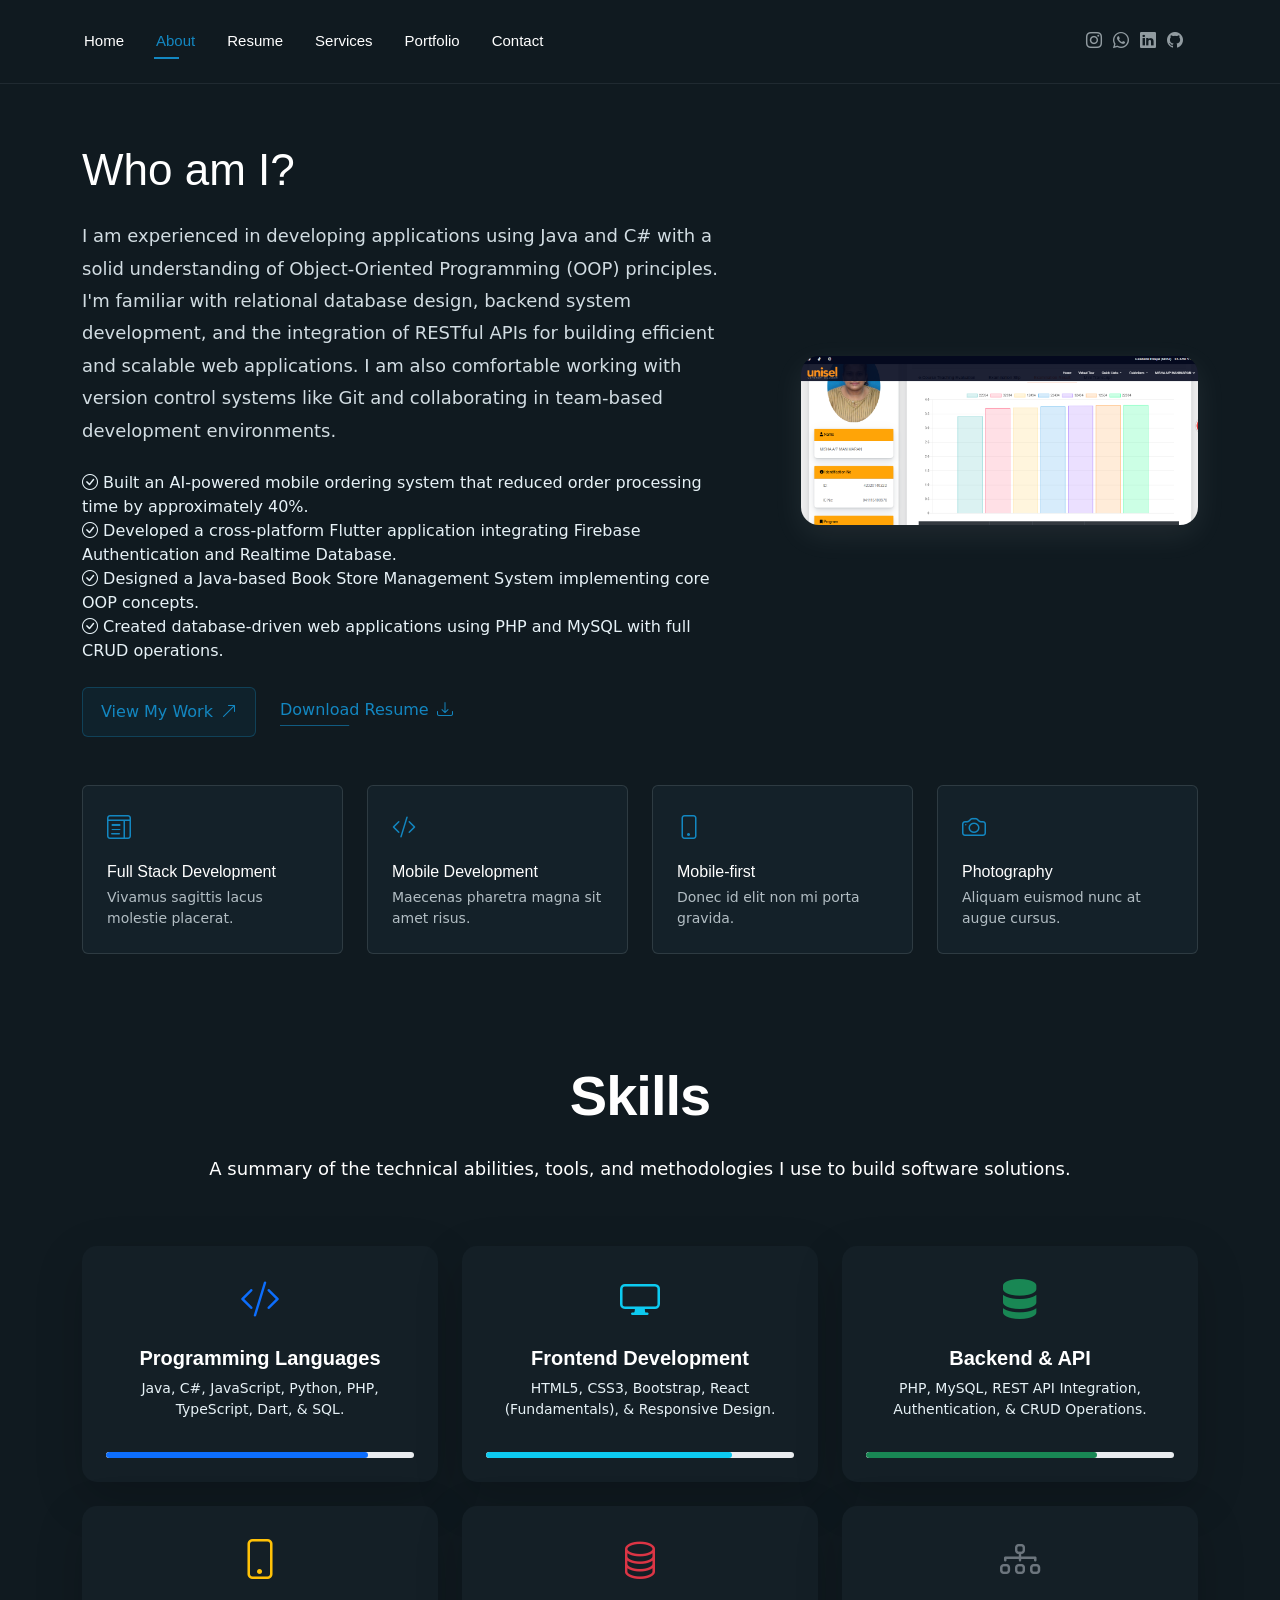
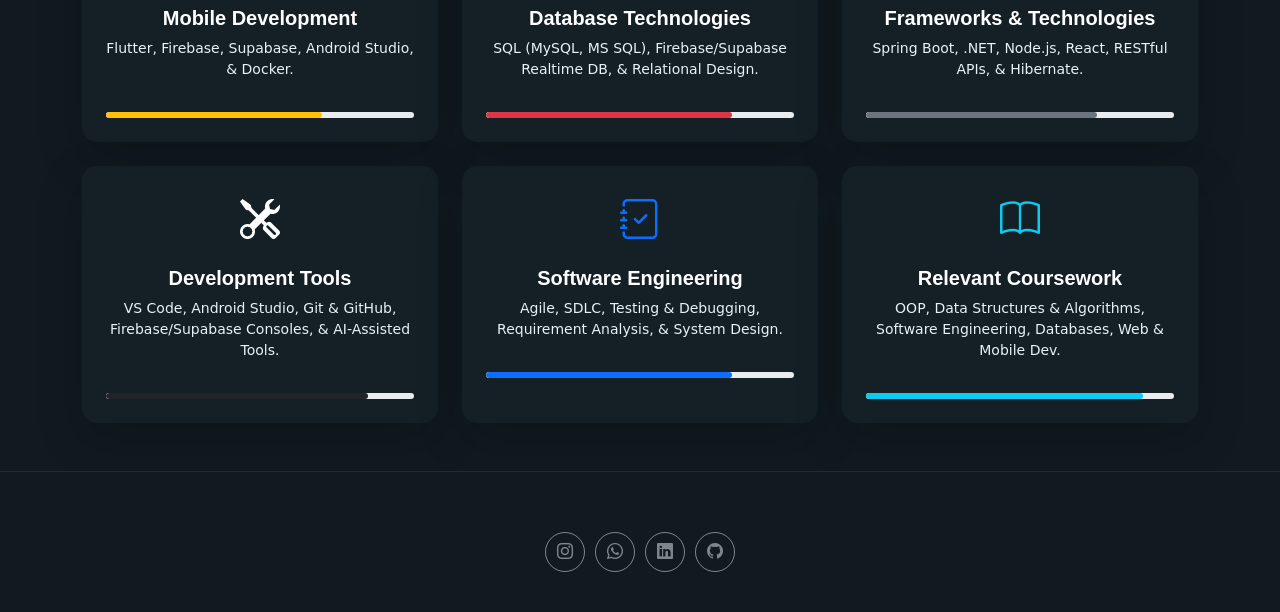
==== commit 294deefe: "Feat: Complete and style the About page with skills and achievements" ====
--- a/about.html
+++ b/about.html
@@ -4,7 +4,7 @@
 <head>
   <meta charset="utf-8">
   <meta content="width=device-width, initial-scale=1.0" name="viewport">
-  <title>About - FolioOne Bootstrap Template</title>
+  <title>About</title>
   <meta name="description" content="">
   <meta name="keywords" content="">
 
@@ -34,6 +34,24 @@
   * Author: BootstrapMade.com
   * License: https://bootstrapmade.com/license/
   ======================================================== -->
+
+
+  <style>
+    .skill-item.card {
+      background-color: var(--surface-color);
+    }
+
+     .skill-item.card h5 {
+      color: var(--heading-color);
+    }
+    .skill-item.card .text-muted {
+      color: var(--default-color) !important;
+    }
+
+
+  </style>
+
+
 </head>
 
 <body class="about-page">
@@ -46,41 +64,26 @@
       <h1 class="sitename">FolioOne</h1> 
     </a> -->
 
-      <nav id="navmenu" class="navmenu">
+     
+    <nav id="navmenu" class="navmenu">
         <ul>
           <li><a href="index.html">Home</a></li>
-          <li><a href="about.html" class="active">About</a></li>
+          <li><a href="about.html" class="active" >About</a></li>
           <li><a href="resume.html">Resume</a></li>
           <li><a href="services.html">Services</a></li>
           <li><a href="portfolio.html">Portfolio</a></li>
-          <li class="dropdown"><a href="#"><span>Dropdown</span> <i class="bi bi-chevron-down toggle-dropdown"></i></a>
-            <ul>
-              <li><a href="#">Dropdown 1</a></li>
-              <li class="dropdown"><a href="#"><span>Deep Dropdown</span> <i class="bi bi-chevron-down toggle-dropdown"></i></a>
-                <ul>
-                  <li><a href="#">Deep Dropdown 1</a></li>
-                  <li><a href="#">Deep Dropdown 2</a></li>
-                  <li><a href="#">Deep Dropdown 3</a></li>
-                  <li><a href="#">Deep Dropdown 4</a></li>
-                  <li><a href="#">Deep Dropdown 5</a></li>
-                </ul>
-              </li>
-              <li><a href="#">Dropdown 2</a></li>
-              <li><a href="#">Dropdown 3</a></li>
-              <li><a href="#">Dropdown 4</a></li>
-            </ul>
-          </li>
           <li><a href="contact.html">Contact</a></li>
         </ul>
         <i class="mobile-nav-toggle d-xl-none bi bi-list"></i>
       </nav>
 
       <div class="header-social-links">
-        <a href="#" class="twitter"><i class="bi bi-twitter-x"></i></a>
-        <a href="#" class="facebook"><i class="bi bi-facebook"></i></a>
-        <a href="#" class="instagram"><i class="bi bi-instagram"></i></a>
-        <a href="#" class="linkedin"><i class="bi bi-linkedin"></i></a>
-      </div>
+        <a href="https://instagram.com/iam_chubbygurl"><i class="bi bi-instagram"></i></a>
+        <a href="https://wa.me/601111435862?text=Hi%2C%20I%20want%20to%20build%20a%20website%20for%20my%20business"><i class="bi bi-whatsapp"></i></a>
+        <a href="https://www.linkedin.com/in/misha-manimaran-17125725b/"><i class="bi bi-linkedin"></i></a>
+              <a href="https://github.com/Misha-lab-cyber"><i class="bi bi-github"></i></a>
+      </div>
+
 
     </div>
   </header>
@@ -91,31 +94,35 @@
     <section id="about" class="about section">
 
       <!-- Section Title -->
-      <div class="container section-title" data-aos="fade-up">
+      <!-- <div class="container section-title" data-aos="fade-up">
         <h2>About</h2>
         <p>Necessitatibus eius consequatur ex aliquid fuga eum quidem sint consectetur velit. Sed ut perspiciatis unde omnis iste natus error sit voluptatem accusantium doloremque laudantium totam rem aperiam</p>
-      </div><!-- End Section Title -->
-
-      <div class="container" data-aos="fade-up" data-aos-delay="100">
+      </div> -->
+      <!-- End Section Title -->
+
+      <div class="container mb-5" data-aos="fade-up" data-aos-delay="100">
 
         <!-- Intro + Photo -->
         <div class="row align-items-center justify-content-between gy-5 mb-5">
           <div class="col-lg-7" data-aos="fade-right" data-aos-delay="150">
             <div class="intro-content">
-              <span class="eyebrow">Hello there</span>
-              <h2 class="headline">Hi, I'm Brandon - a calm-minded creative developer crafting serene digital journeys</h2>
-              <p class="lead">
-                Lorem ipsum dolor sit amet, consectetur adipiscing elit. Pellentesque habitant morbi tristique senectus et netus. Sed interdum, nunc non feugiat tempor, orci lorem luctus ligula, vitae rutrum nisl lorem non nulla.
-              </p>
-              <p>
-                Integer posuere lacus in mi fringilla, eget luctus risus pulvinar. Curabitur a arcu a nisl tempus sagittis. Aenean varius, tortor sed porttitor dictum, augue eros viverra lectus, at efficitur magna lacus in risus.
-              </p>
+           
+        
+
+                  <h2 class="headline">Who am I?</h2>
+              <p class="lead">I am experienced in developing applications using Java and C# with a solid understanding of Object-Oriented Programming (OOP) principles. I'm familiar with relational database design, backend system development, and the integration of RESTful APIs for building efficient and scalable web applications. I am also comfortable working with version control systems like Git and collaborating in team-based development environments.</p>
+              <ul class="list-unstyled">
+                <li><i class="bi bi-check-circle"></i> <span>Built an AI-powered mobile ordering system that reduced order processing time by approximately 40%.</span></li>
+                <li><i class="bi bi-check-circle"></i> <span>Developed a cross-platform Flutter application integrating Firebase Authentication and Realtime Database.</span></li>
+                <li><i class="bi bi-check-circle"></i> <span>Designed a Java-based Book Store Management System implementing core OOP concepts.</span></li>
+                <li><i class="bi bi-check-circle"></i> <span>Created database-driven web applications using PHP and MySQL with full CRUD operations.</span></li>
+              </ul>
 
               <div class="cta-group">
-                <a href="#portfolio" class="btn-ghost">
+                <a href="portfolio.html" class="btn-ghost">
                   View My Work <i class="bi bi-arrow-up-right"></i>
                 </a>
-                <a href="#" class="link-underline">
+                <a href="assets/resume/MISHA MANIMARAN RESUME.pdf" class="link-underline" download>
                   Download Resume <i class="bi bi-download"></i>
                 </a>
               </div>
@@ -124,7 +131,7 @@
 
           <div class="col-lg-5" data-aos="zoom-in" data-aos-delay="250">
             <figure class="profile-figure text-center text-lg-end">
-              <img src="assets/img/profile/profile-square-11.webp" alt="Portrait of Alex" class="img-fluid profile-photo">
+              <img src="assets/img/profile/academic-excellence.png" alt="Portrait of Alex" class="img-fluid profile-photo">
             </figure>
           </div>
         </div>
@@ -136,14 +143,14 @@
             <div class="col-6 col-md-4 col-lg-3" data-aos="fade-up" data-aos-delay="120">
               <div class="skill-item">
                 <i class="bi bi-layout-text-window"></i>
-                <h3>UI/UX</h3>
+                <h3>Full Stack Development</h3>
                 <p>Vivamus sagittis lacus molestie placerat.</p>
               </div>
             </div>
             <div class="col-6 col-md-4 col-lg-3" data-aos="fade-up" data-aos-delay="180">
               <div class="skill-item">
                 <i class="bi bi-code-slash"></i>
-                <h3>React.js</h3>
+                <h3>Mobile Development</h3>
                 <p>Maecenas pharetra magna sit amet risus.</p>
               </div>
             </div>
@@ -166,7 +173,7 @@
         <!-- End Skills Grid -->
 
         <!-- Journey Timeline -->
-        <div class="mb-5">
+        <!-- <div class="mb-5">
           <div class="row g-4">
             <div class="col-md-6 col-lg-3" data-aos="fade-up" data-aos-delay="120">
               <article class="timeline-item">
@@ -201,17 +208,17 @@
               </article>
             </div>
           </div>
-        </div>
+        </div> -->
         <!-- End Journey Timeline -->
 
         <!-- Quote -->
-        <blockquote class="personal-quote text-center mb-5" data-aos="fade-down" data-aos-delay="200">
+        <!-- <blockquote class="personal-quote text-center mb-5" data-aos="fade-down" data-aos-delay="200">
           <p>"Building clean and meaningful experiences through thoughtful code and quiet design."</p>
-        </blockquote>
+        </blockquote> -->
         <!-- End Quote -->
 
         <!-- Fun Facts -->
-        <div class="row g-3 justify-content-center">
+        <!-- <div class="row g-3 justify-content-center">
           <div class="col-6 col-md-3 col-lg-2" data-aos="zoom-in" data-aos-delay="120">
             <div class="fact-pill">
               <i class="bi bi-magic"></i>
@@ -236,269 +243,231 @@
               <span>Sketching</span>
             </div>
           </div>
-        </div>
+        </div> -->
         <!-- End Fun Facts -->
 
       </div>
 
     </section><!-- /About Section -->
 
-    <!-- Skills Section -->
-    <section id="skills" class="skills section">
-
-      <!-- Section Title -->
-      <div class="container section-title" data-aos="fade-up">
-        <h2>Skills</h2>
-        <p>Necessitatibus eius consequatur ex aliquid fuga eum quidem sint consectetur velit. Sed ut perspiciatis unde omnis iste natus error sit voluptatem accusantium doloremque laudantium totam rem aperiam</p>
-      </div><!-- End Section Title -->
-
-      <div class="container" data-aos="fade-up" data-aos-delay="100">
-
-        <div class="row g-4 skills-animation">
-
-          <div class="col-md-6 col-lg-3" data-aos="fade-up" data-aos-delay="100">
-            <div class="skill-box">
-              <h3>HTML</h3>
-              <p>Sed ut perspiciatis unde omnis iste natus error sit voluptatem.</p>
-              <span class="text-end d-block">90%</span>
-              <div class="progress">
-                <div class="progress-bar" role="progressbar" aria-valuenow="90" aria-valuemin="0" aria-valuemax="100"></div>
-              </div>
-            </div>
-          </div>
-
-          <div class="col-md-6 col-lg-3" data-aos="fade-up" data-aos-delay="200">
-            <div class="skill-box">
-              <h3>CSS</h3>
-              <p>Nemo enim ipsam voluptatem quia voluptas sit aspernatur.</p>
-              <span class="text-end d-block">90%</span>
-              <div class="progress">
-                <div class="progress-bar" role="progressbar" aria-valuenow="95" aria-valuemin="0" aria-valuemax="100"></div>
-              </div>
-            </div>
-          </div>
-
-          <div class="col-md-6 col-lg-3" data-aos="fade-up" data-aos-delay="300">
-            <div class="skill-box">
-              <h3>JavaScript</h3>
-              <p>Neque porro quisquam est qui dolorem ipsum quia dolor.</p>
-              <span class="text-end d-block">80%</span>
-              <div class="progress">
-                <div class="progress-bar" role="progressbar" aria-valuenow="80" aria-valuemin="0" aria-valuemax="100"></div>
-              </div>
-            </div>
-          </div>
-
-          <div class="col-md-6 col-lg-3" data-aos="fade-up" data-aos-delay="400">
-            <div class="skill-box">
-              <h3>Photoshop</h3>
-              <p>Quis autem vel eum iure reprehenderit qui in ea voluptate.</p>
-              <span class="text-end d-block">55%</span>
-              <div class="progress">
-                <div class="progress-bar" role="progressbar" aria-valuenow="55" aria-valuemin="0" aria-valuemax="100">
-                </div>
-              </div>
-            </div>
-          </div>
-
-        </div>
-
-      </div>
-
-    </section><!-- /Skills Section -->
-
-    <!-- Stats Section -->
-    <section id="stats" class="stats section dark-background">
-
-      <div class="container" data-aos="fade-up" data-aos-delay="100">
-
-        <div class="row align-items-center">
-          <div class="col-lg-4" data-aos="fade-up" data-aos-delay="200">
-            <div class="avatars d-flex align-items-center">
-              <img src="assets/img/person/person-m-2.webp" alt="Avatar 1" class="rounded-circle" loading="lazy">
-              <img src="assets/img/person/person-m-3.webp" alt="Avatar 2" class="rounded-circle" loading="lazy">
-              <img src="assets/img/person/person-f-5.webp" alt="Avatar 3" class="rounded-circle" loading="lazy">
-              <img src="assets/img/person/person-m-5.webp" alt="Avatar 4" class="rounded-circle" loading="lazy">
-            </div>
-          </div>
-
-          <div class="col-lg-8">
-            <div class="row counters">
-              <div class="col-md-4" data-aos="fade-up" data-aos-delay="300">
-                <h2><span data-purecounter-start="0" data-purecounter-end="185" data-purecounter-duration="1" class="purecounter"></span>+</h2>
-                <p>Nemo enim ipsam</p>
-              </div>
-
-              <div class="col-md-4" data-aos="fade-up" data-aos-delay="400">
-                <h2><span data-purecounter-start="0" data-purecounter-end="32" data-purecounter-duration="1" class="purecounter"></span>K</h2>
-                <p>Voluptatem sequi</p>
-              </div>
-
-              <div class="col-md-4" data-aos="fade-up" data-aos-delay="500">
-                <h2><span data-purecounter-start="0" data-purecounter-end="128" data-purecounter-duration="1" class="purecounter"></span>+</h2>
-                <p>Dolor sit consectetur</p>
-              </div>
-            </div>
-          </div>
-        </div>
-      </div>
-
-    </section><!-- /Stats Section -->
-
-    <!-- Testimonials Section -->
-    <section id="testimonials" class="testimonials section">
-
-      <!-- Section Title -->
-      <div class="container section-title" data-aos="fade-up">
-        <h2>Testimonials</h2>
-        <p>Necessitatibus eius consequatur ex aliquid fuga eum quidem sint consectetur velit</p>
-      </div><!-- End Section Title -->
-
-      <div class="container" data-aos="fade-up" data-aos-delay="100">
-
-        <div class="swiper init-swiper">
-          <script type="application/json" class="swiper-config">
-            {
-              "loop": true,
-              "speed": 600,
-              "autoplay": {
-                "delay": 5000
-              },
-              "slidesPerView": "auto",
-              "pagination": {
-                "el": ".swiper-pagination",
-                "type": "bullets",
-                "clickable": true
-              }
-            }
-          </script>
-          <div class="swiper-wrapper">
-
-            <div class="swiper-slide">
-              <div class="testimonial-item">
-                <div class="row gy-4 justify-content-center">
-                  <div class="col-lg-6">
-                    <div class="testimonial-content">
-                      <p>
-                        <i class="bi bi-quote quote-icon-left"></i>
-                        <span>Proin iaculis purus consequat sem cure digni ssim donec porttitora entum suscipit rhoncus. Accusantium quam, ultricies eget id, aliquam eget nibh et. Maecen aliquam, risus at semper.</span>
-                        <i class="bi bi-quote quote-icon-right"></i>
-                      </p>
-                      <h3>Saul Goodman</h3>
-                      <h4>Ceo &amp; Founder</h4>
-                      <div class="stars">
-                        <i class="bi bi-star-fill"></i><i class="bi bi-star-fill"></i><i class="bi bi-star-fill"></i><i class="bi bi-star-fill"></i><i class="bi bi-star-fill"></i>
-                      </div>
-                    </div>
-                  </div>
-                  <div class="col-lg-2 text-center">
-                    <img src="assets/img/person/person-m-9.webp" class="img-fluid testimonial-img" alt="">
-                  </div>
-                </div>
-              </div>
-            </div><!-- End testimonial item -->
-
-            <div class="swiper-slide">
-              <div class="testimonial-item">
-                <div class="row gy-4 justify-content-center">
-                  <div class="col-lg-6">
-                    <div class="testimonial-content">
-                      <p>
-                        <i class="bi bi-quote quote-icon-left"></i>
-                        <span>Export tempor illum tamen malis malis eram quae irure esse labore quem cillum quid cillum eram malis quorum velit fore eram velit sunt aliqua noster fugiat irure amet legam anim culpa.</span>
-                        <i class="bi bi-quote quote-icon-right"></i>
-                      </p>
-                      <h3>Sara Wilsson</h3>
-                      <h4>Designer</h4>
-                      <div class="stars">
-                        <i class="bi bi-star-fill"></i><i class="bi bi-star-fill"></i><i class="bi bi-star-fill"></i><i class="bi bi-star-fill"></i><i class="bi bi-star-fill"></i>
-                      </div>
-                    </div>
-                  </div>
-                  <div class="col-lg-2 text-center">
-                    <img src="assets/img/person/person-f-5.webp" class="img-fluid testimonial-img" alt="">
-                  </div>
-                </div>
-              </div>
-            </div><!-- End testimonial item -->
-
-            <div class="swiper-slide">
-              <div class="testimonial-item">
-                <div class="row gy-4 justify-content-center">
-                  <div class="col-lg-6">
-                    <div class="testimonial-content">
-                      <p>
-                        <i class="bi bi-quote quote-icon-left"></i>
-                        <span>Enim nisi quem export duis labore cillum quae magna enim sint quorum nulla quem veniam duis minim tempor labore quem eram duis noster aute amet eram fore quis sint minim.</span>
-                        <i class="bi bi-quote quote-icon-right"></i>
-                      </p>
-                      <h3>Jena Karlis</h3>
-                      <h4>Store Owner</h4>
-                      <div class="stars">
-                        <i class="bi bi-star-fill"></i><i class="bi bi-star-fill"></i><i class="bi bi-star-fill"></i><i class="bi bi-star-fill"></i><i class="bi bi-star-fill"></i>
-                      </div>
-                    </div>
-                  </div>
-                  <div class="col-lg-2 text-center">
-                    <img src="assets/img/person/person-f-12.webp" class="img-fluid testimonial-img" alt="">
-                  </div>
-                </div>
-              </div>
-            </div><!-- End testimonial item -->
-
-            <div class="swiper-slide">
-              <div class="testimonial-item">
-                <div class="row gy-4 justify-content-center">
-                  <div class="col-lg-6">
-                    <div class="testimonial-content">
-                      <p>
-                        <i class="bi bi-quote quote-icon-left"></i>
-                        <span>Fugiat enim eram quae cillum dolore dolor amet nulla culpa multos export minim fugiat minim velit minim dolor enim duis veniam ipsum anim magna sunt elit fore quem dolore labore illum veniam.</span>
-                        <i class="bi bi-quote quote-icon-right"></i>
-                      </p>
-                      <h3>John Larson</h3>
-                      <h4>Entrepreneur</h4>
-                      <div class="stars">
-                        <i class="bi bi-star-fill"></i><i class="bi bi-star-fill"></i><i class="bi bi-star-fill"></i><i class="bi bi-star-fill"></i><i class="bi bi-star-fill"></i>
-                      </div>
-                    </div>
-                  </div>
-                  <div class="col-lg-2 text-center">
-                    <img src="assets/img/person/person-m-12.webp" class="img-fluid testimonial-img" alt="">
-                  </div>
-                </div>
-              </div>
-            </div><!-- End testimonial item -->
-
-          </div>
-          <div class="swiper-pagination"></div>
-        </div>
-
-      </div>
-
-    </section><!-- /Testimonials Section -->
-
+
+    
+   
+
+
+    <!-- Section Title -->
+<div class="container section-title text-center" data-aos="fade-up">
+  <h2 class="fw-bold">Skills</h2>
+  <p class="text-white">
+    A summary of the technical abilities, tools, and methodologies I use to build software solutions.
+  </p>
+</div>
+
+<div class="container mb-5" data-aos="fade-up" data-aos-delay="100">
+
+  <div class="row g-4">
+
+    <!-- Programming Languages -->
+    <div class="col-md-6 col-lg-4">
+   <div class="skill-item card border-0 shadow-lg h-100 text-center p-4" style="background-color: var(--surface-color);">
+        <div class="icon-box mb-3">
+          <i class="bi bi-code-slash fs-1 text-primary"></i>
+          
+        </div>
+
+        <h5 class="fw-bold">Programming Languages</h5>
+
+        <p class="text-muted small">
+          Java, C#, JavaScript, Python, PHP, TypeScript, Dart, & SQL.
+        </p>
+
+        <div class="progress mt-3">
+          <div class="progress-bar bg-primary" style="width:85%"></div>
+        </div>
+
+      </div>
+    </div>
+
+    <!-- Frontend -->
+    <div class="col-md-6 col-lg-4">
+      <div class="skill-item card border-0 shadow-lg h-100 text-center p-4">
+        <div class="icon-box mb-3">
+          <i class="bi bi-display fs-1 text-info"></i>
+        </div>
+
+        <h5 class="fw-bold">Frontend Development</h5>
+
+        <p class="text-muted small">
+          HTML5, CSS3, Bootstrap, React (Fundamentals), & Responsive Design.
+        </p>
+
+        <div class="progress mt-3">
+          <div class="progress-bar bg-info" style="width:80%"></div>
+        </div>
+
+      </div>
+    </div>
+
+    <!-- Backend -->
+    <div class="col-md-6 col-lg-4">
+      <div class="skill-item card border-0 shadow-lg h-100 text-center p-4">
+        <div class="icon-box mb-3">
+          <i class="bi bi-server fs-1 text-success"></i>
+        </div>
+
+        <h5 class="fw-bold">Backend & API</h5>
+
+        <p class="text-muted small">
+          PHP, MySQL, REST API Integration, Authentication, & CRUD Operations.
+        </p>
+
+        <div class="progress mt-3">
+          <div class="progress-bar bg-success" style="width:75%"></div>
+        </div>
+
+      </div>
+    </div>
+
+    <!-- Mobile -->
+    <div class="col-md-6 col-lg-4">
+      <div class="skill-item card border-0 shadow-lg h-100 text-center p-4">
+        <div class="icon-box mb-3">
+          <i class="bi bi-phone fs-1 text-warning"></i>
+        </div>
+
+        <h5 class="fw-bold">Mobile Development</h5>
+
+        <p class="text-muted small">
+          Flutter, Firebase, Supabase, Android Studio, & Docker.
+        </p>
+
+        <div class="progress mt-3">
+          <div class="progress-bar bg-warning" style="width:70%"></div>
+        </div>
+
+      </div>
+    </div>
+
+    <!-- Database -->
+    <div class="col-md-6 col-lg-4">
+      <div class="skill-item card border-0 shadow-lg h-100 text-center p-4">
+        <div class="icon-box mb-3">
+          <i class="bi bi-database fs-1 text-danger"></i>
+        </div>
+
+        <h5 class="fw-bold">Database Technologies</h5>
+
+        <p class="text-muted small">
+          SQL (MySQL, MS SQL), Firebase/Supabase Realtime DB, & Relational Design.
+        </p>
+
+        <div class="progress mt-3">
+          <div class="progress-bar bg-danger" style="width:80%"></div>
+        </div>
+
+      </div>
+    </div>
+
+    <!-- Frameworks -->
+    <div class="col-md-6 col-lg-4">
+      <div class="skill-item card border-0 shadow-lg h-100 text-center p-4">
+        <div class="icon-box mb-3">
+          <i class="bi bi-diagram-3 fs-1 text-secondary"></i>
+        </div>
+
+        <h5 class="fw-bold">Frameworks & Technologies</h5>
+
+        <p class="text-muted small">
+          Spring Boot, .NET, Node.js, React, RESTful APIs, & Hibernate.
+        </p>
+
+        <div class="progress mt-3">
+          <div class="progress-bar bg-secondary" style="width:75%"></div>
+        </div>
+
+      </div>
+    </div>
+
+    <!-- Tools -->
+    <div class="col-md-6 col-lg-4">
+      <div class="skill-item card border-0 shadow-lg h-100 text-center p-4">
+        <div class="icon-box mb-3">
+      <i class="bi bi-tools fs-1 text-white"></i>
+        </div>
+
+        <h5 class="fw-bold">Development Tools</h5>
+
+        <p class="text-muted small">
+          VS Code, Android Studio, Git & GitHub, Firebase/Supabase Consoles, & AI-Assisted Tools.
+        </p>
+
+        <div class="progress mt-3">
+          <div class="progress-bar bg-dark" style="width:85%"></div>
+        </div>
+
+      </div>
+    </div>
+
+    <!-- Software Engineering -->
+    <div class="col-md-6 col-lg-4">
+      <div class="skill-item card border-0 shadow-lg h-100 text-center p-4">
+        <div class="icon-box mb-3">
+          <i class="bi bi-journal-check fs-1 text-primary"></i>
+        </div>
+
+        <h5 class="fw-bold">Software Engineering</h5>
+
+        <p class="text-muted small">
+          Agile, SDLC, Testing & Debugging, Requirement Analysis, & System Design.
+        </p>
+
+        <div class="progress mt-3">
+          <div class="progress-bar bg-primary" style="width:80%"></div>
+        </div>
+
+      </div>
+    </div>
+
+    <!-- Coursework -->
+    <div class="col-md-6 col-lg-4">
+      <div class="skill-item card border-0 shadow-lg h-100 text-center p-4">
+        <div class="icon-box mb-3">
+          <i class="bi bi-book fs-1 text-info"></i>
+        </div>
+
+        <h5 class="fw-bold">Relevant Coursework</h5>
+
+        <p class="text-muted small">
+          OOP, Data Structures & Algorithms, Software Engineering, Databases, Web & Mobile Dev.
+        </p>
+
+        <div class="progress mt-3">
+          <div class="progress-bar bg-info" style="width:90%"></div>
+        </div>
+
+      </div>
+    </div>
+
+  </div>
+
+
+
+</div>
+  
+
+  
   </main>
 
   <footer id="footer" class="footer">
 
     <div class="container">
-      <div class="copyright text-center ">
-        <p>© <span>Copyright</span> <strong class="px-1 sitename">FolioOne</strong> <span>All Rights Reserved<br></span></p>
-      </div>
       <div class="social-links d-flex justify-content-center">
-        <a href=""><i class="bi bi-twitter-x"></i></a>
-        <a href=""><i class="bi bi-facebook"></i></a>
-        <a href=""><i class="bi bi-instagram"></i></a>
-        <a href=""><i class="bi bi-linkedin"></i></a>
-      </div>
-      <div class="credits">
-        <!-- All the links in the footer should remain intact. -->
-        <!-- You can delete the links only if you've purchased the pro version. -->
-        <!-- Licensing information: https://bootstrapmade.com/license/ -->
-        <!-- Purchase the pro version with working PHP/AJAX contact form: [buy-url] -->
-        Designed by <a href="https://bootstrapmade.com/">BootstrapMade</a> | <a href="https://bootstrapmade.com/tools/">DevTools</a>
-      </div>
+        <a href="https://instagram.com/iam_chubbygurl"><i class="bi bi-instagram"></i></a>
+        <a href="https://wa.me/601111435862?text=Hi%2C%20I%20want%20to%20build%20a%20website%20for%20my%20business"><i class="bi bi-whatsapp"></i></a>
+        <a href="https://www.linkedin.com/in/misha-manimaran-17125725b/"><i class="bi bi-linkedin"></i></a>
+              <a href="https://github.com/Misha-lab-cyber"><i class="bi bi-github"></i></a>
+      </div>
+   
     </div>
 
   </footer>
--- a/assets/css/main.css
+++ b/assets/css/main.css
@@ -201,6 +201,37 @@
     order: 3;
   }
 }
+
+
+
+.skill-item {
+  transition: all 0.35s ease;
+  border-radius: 15px;
+}
+
+.skill-item:hover {
+  transform: translateY(-10px);
+  box-shadow: 0 20px 40px rgba(0,0,0,0.15);
+}
+
+.icon-box i {
+  transition: 0.3s;
+}
+
+.skill-item:hover i {
+  transform: scale(1.2);
+}
+
+.progress {
+  height: 6px;
+  border-radius: 10px;
+}
+
+.progress-bar {
+  border-radius: 10px;
+}
+
+
 
 /* Global Header on Scroll
 ------------------------------*/
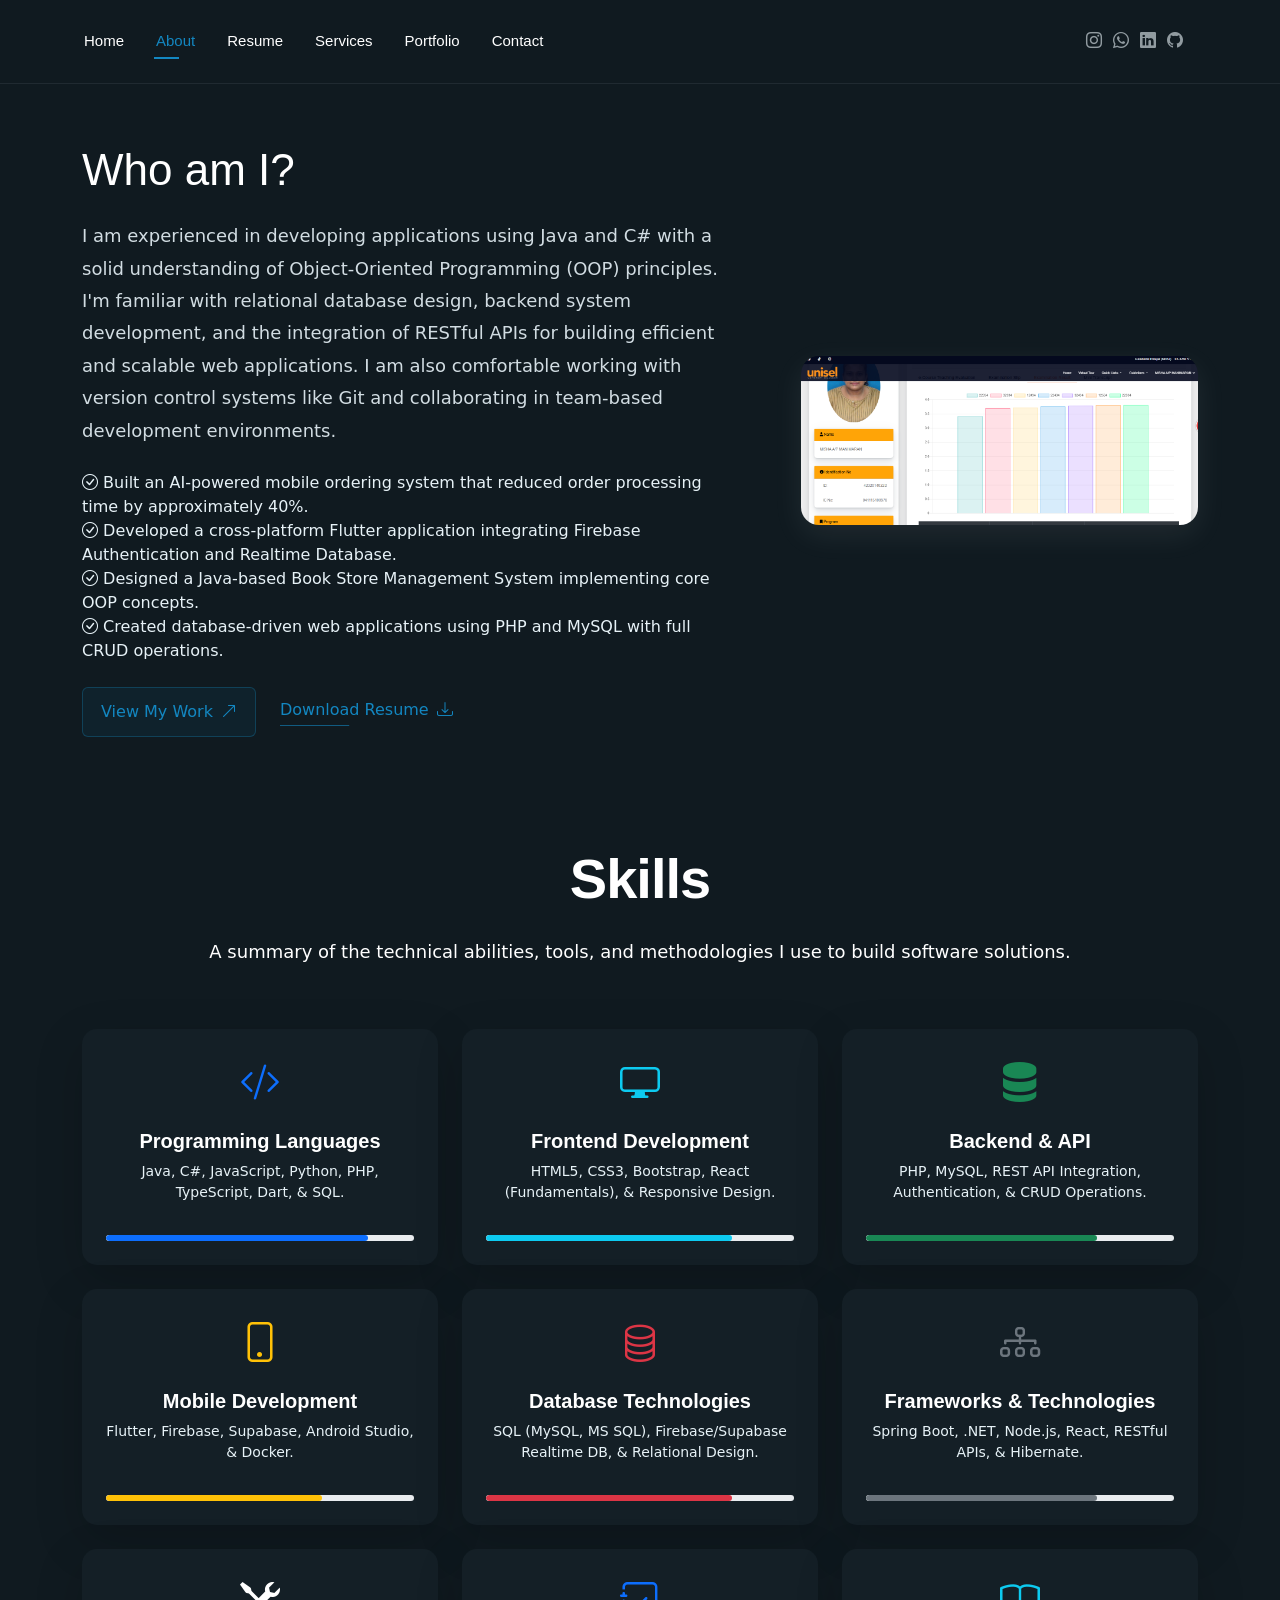
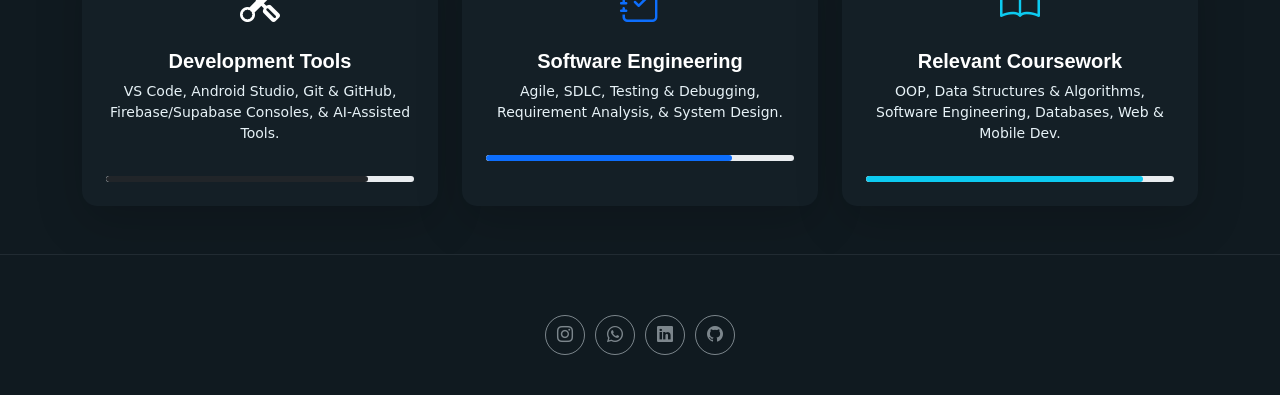
==== commit 66cd24f1: "feat: Consolidate into single page and update content" ====
--- a/about.html
+++ b/about.html
@@ -137,40 +137,7 @@
         </div>
         <!-- End Intro + Photo -->
 
-        <!-- Skills Grid -->
-        <div class="mb-5">
-          <div class="row g-4">
-            <div class="col-6 col-md-4 col-lg-3" data-aos="fade-up" data-aos-delay="120">
-              <div class="skill-item">
-                <i class="bi bi-layout-text-window"></i>
-                <h3>Full Stack Development</h3>
-                <p>Vivamus sagittis lacus molestie placerat.</p>
-              </div>
-            </div>
-            <div class="col-6 col-md-4 col-lg-3" data-aos="fade-up" data-aos-delay="180">
-              <div class="skill-item">
-                <i class="bi bi-code-slash"></i>
-                <h3>Mobile Development</h3>
-                <p>Maecenas pharetra magna sit amet risus.</p>
-              </div>
-            </div>
-            <div class="col-6 col-md-4 col-lg-3" data-aos="fade-up" data-aos-delay="240">
-              <div class="skill-item">
-                <i class="bi bi-phone"></i>
-                <h3>Mobile-first</h3>
-                <p>Donec id elit non mi porta gravida.</p>
-              </div>
-            </div>
-            <div class="col-6 col-md-4 col-lg-3" data-aos="fade-up" data-aos-delay="300">
-              <div class="skill-item">
-                <i class="bi bi-camera"></i>
-                <h3>Photography</h3>
-                <p>Aliquam euismod nunc at augue cursus.</p>
-              </div>
-            </div>
-          </div>
-        </div>
-        <!-- End Skills Grid -->
+      
 
         <!-- Journey Timeline -->
         <!-- <div class="mb-5">
